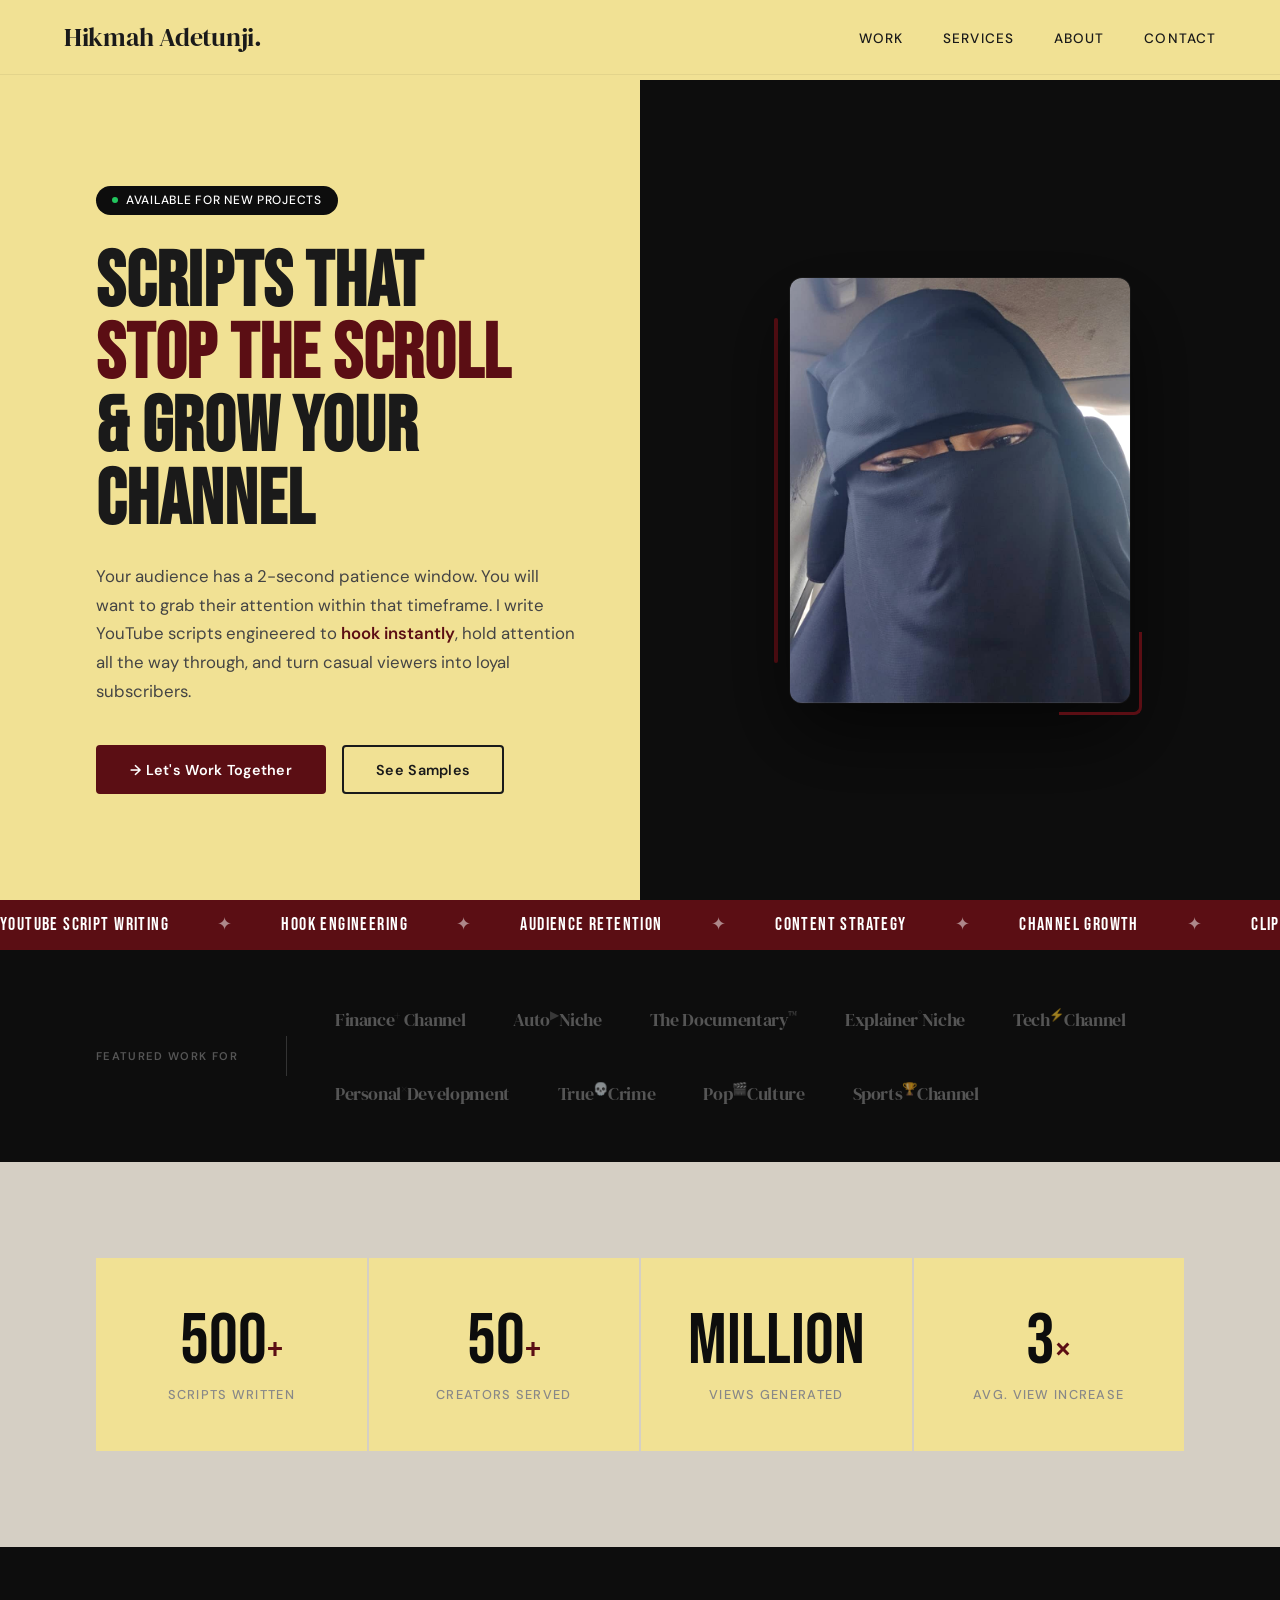
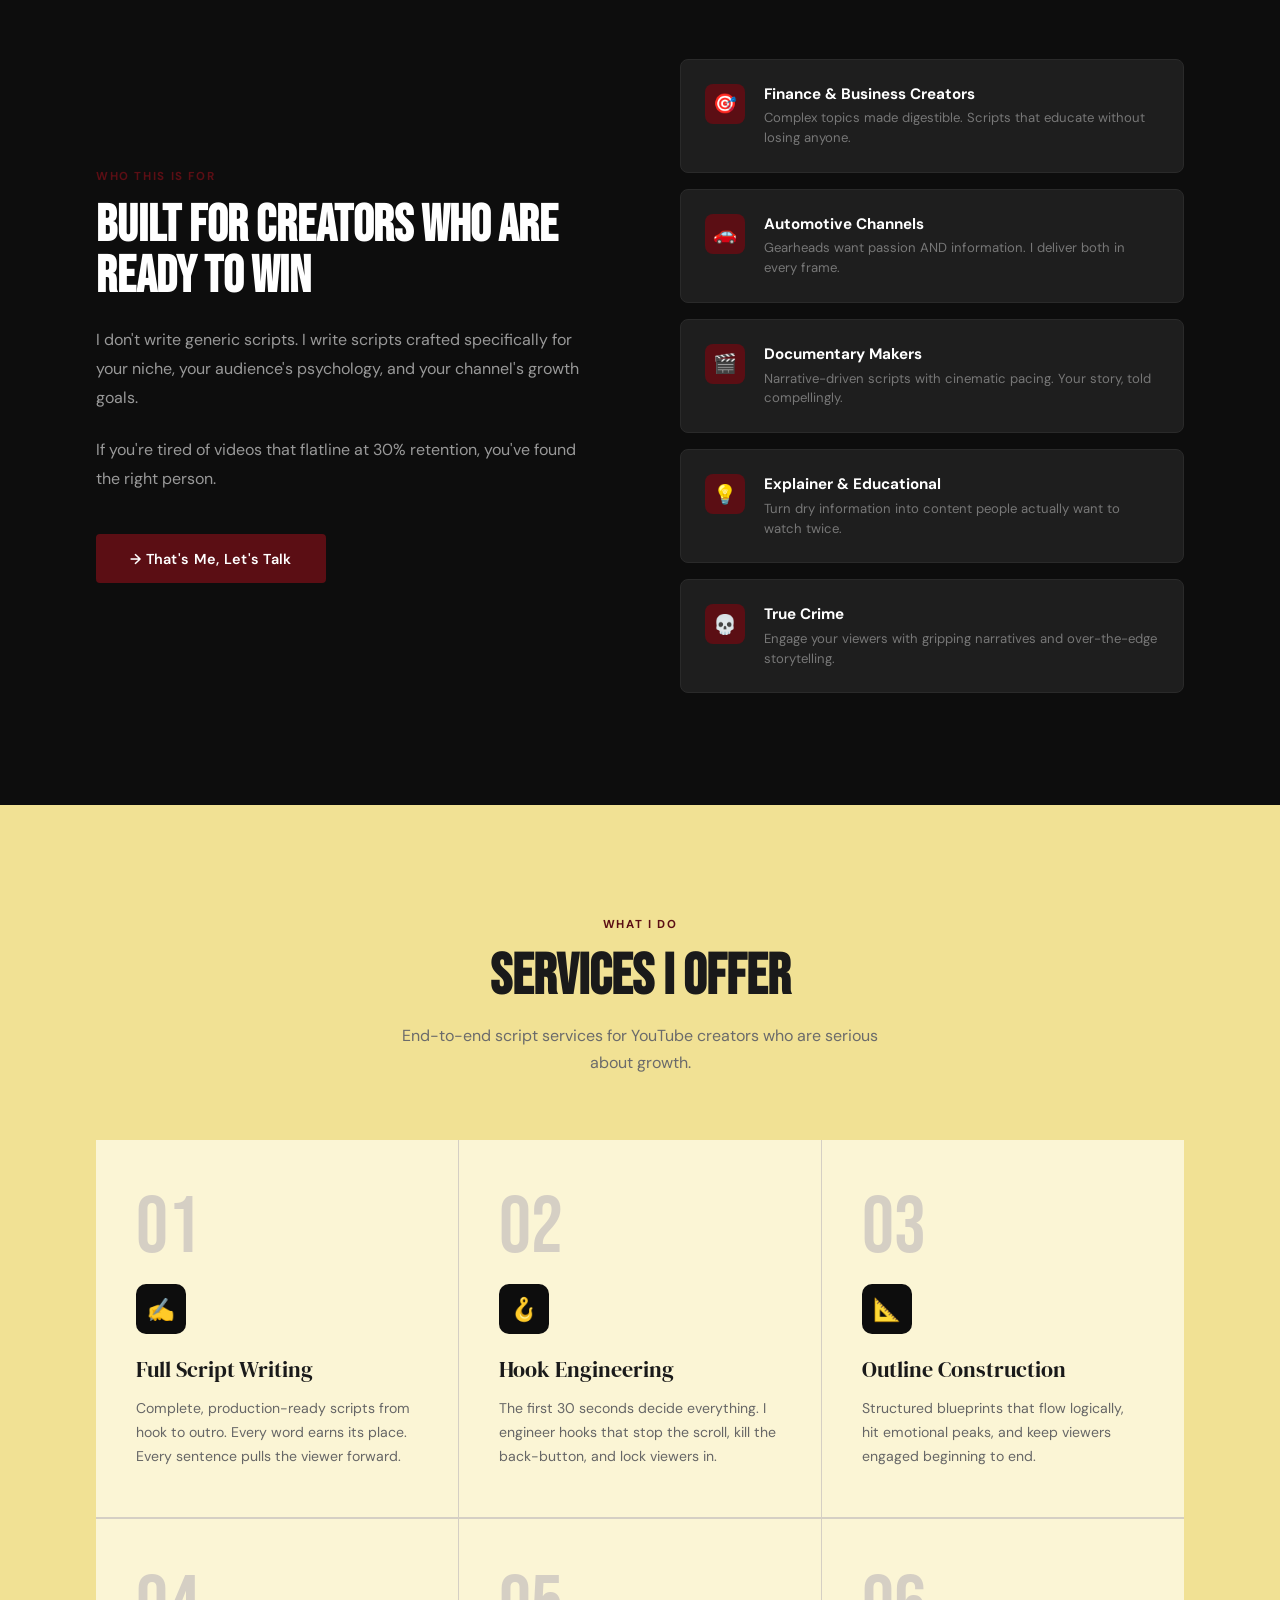
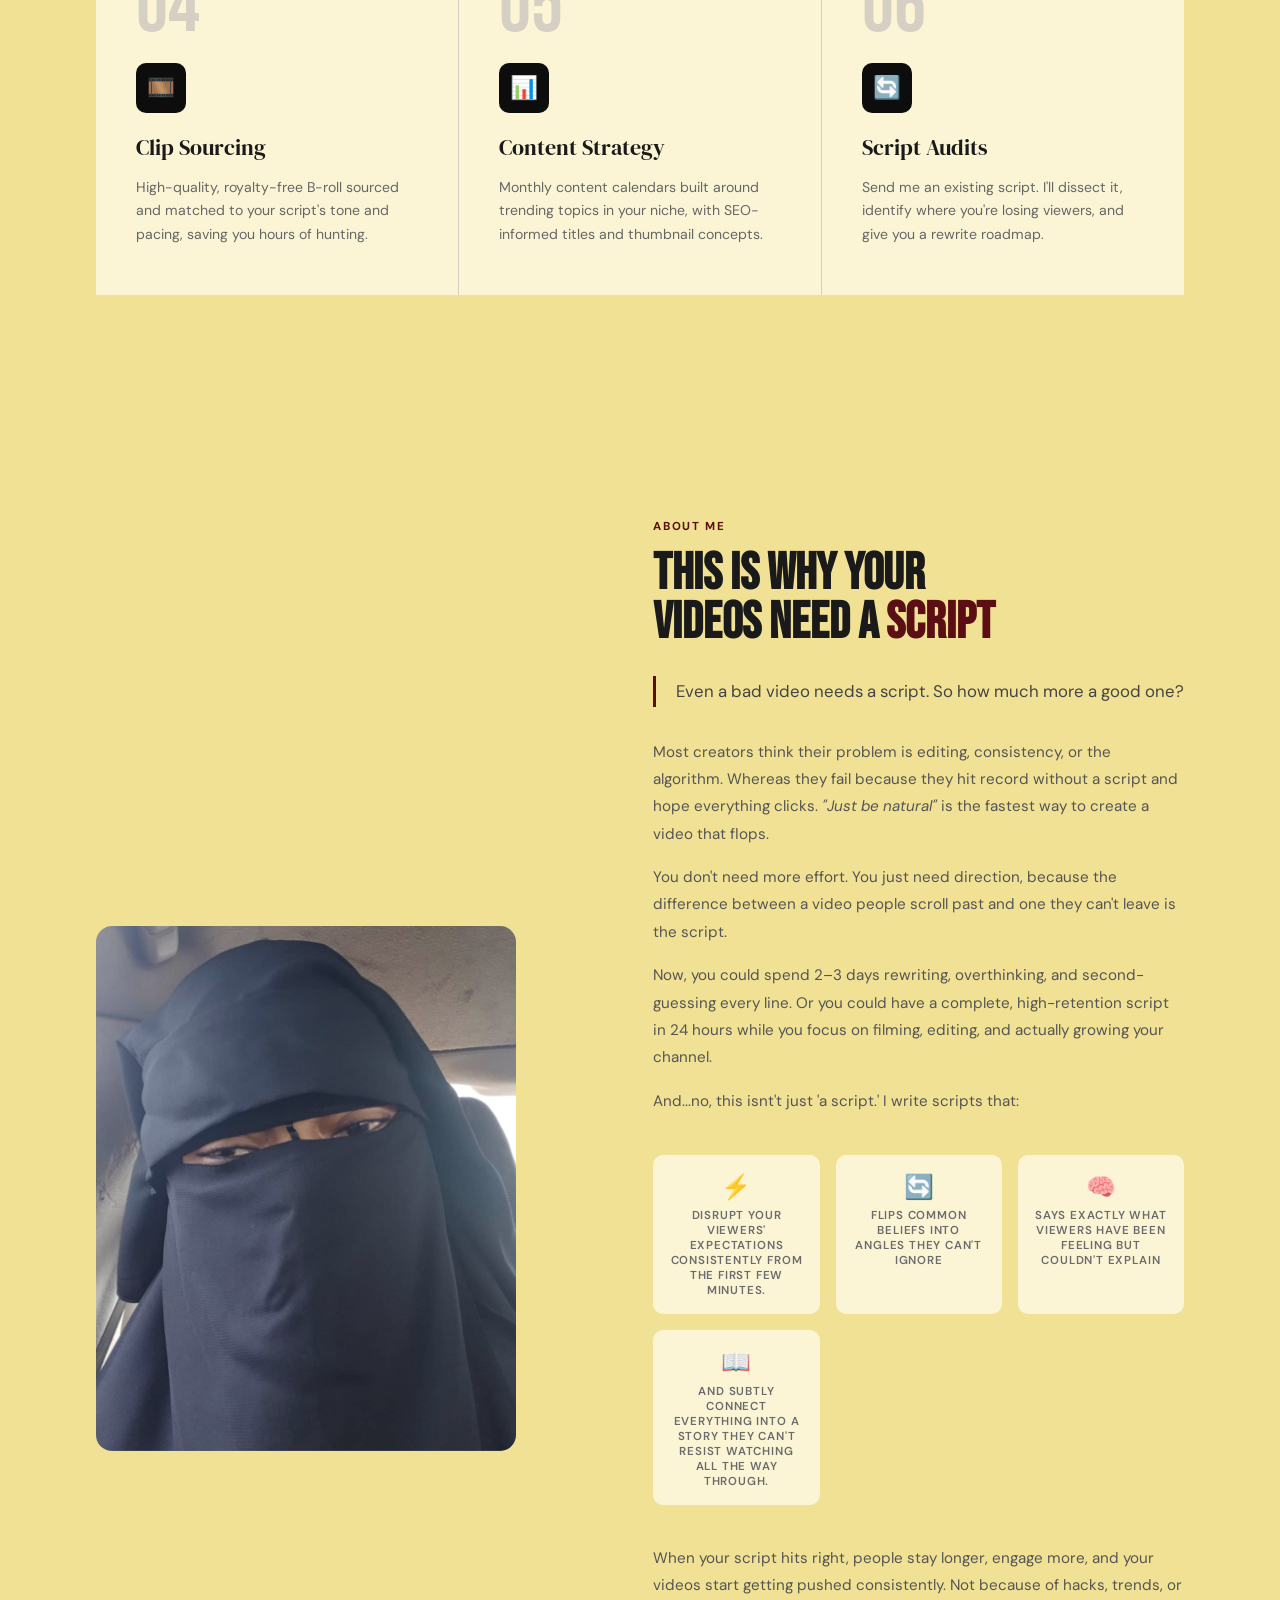
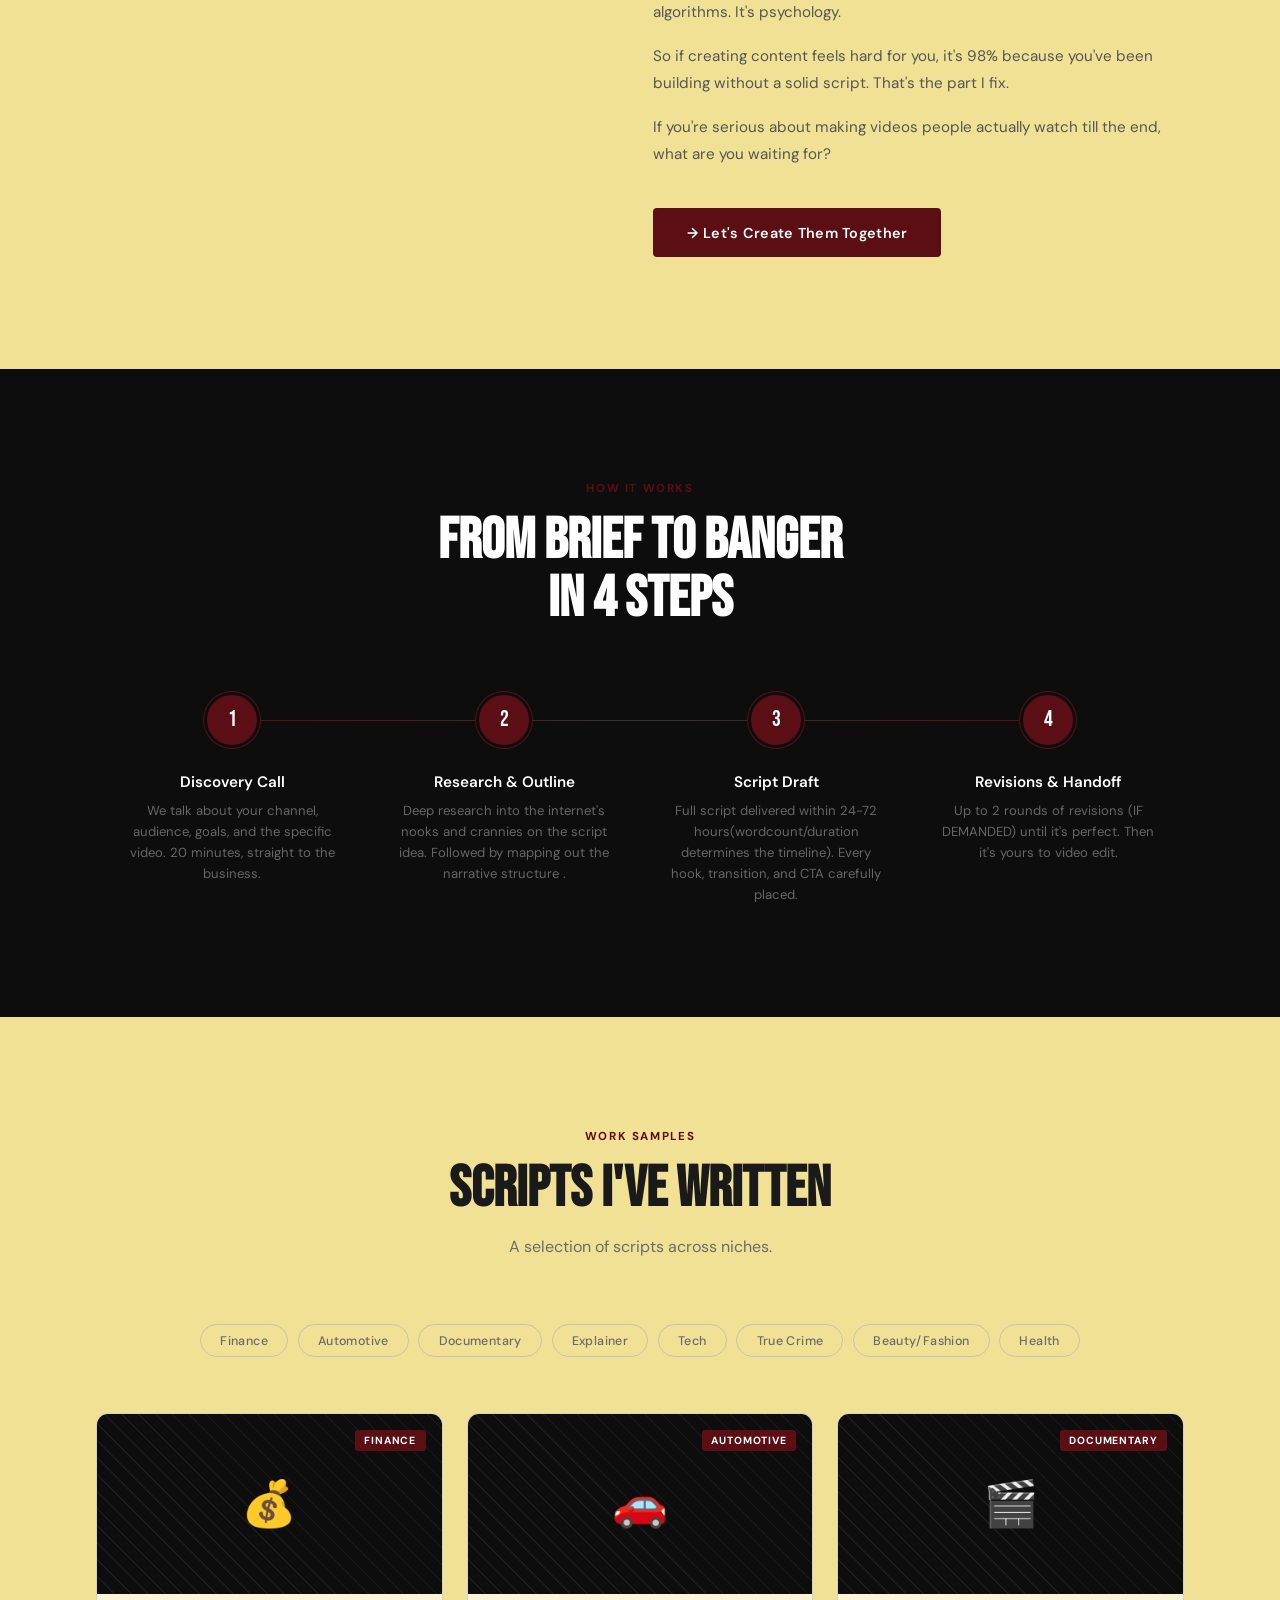
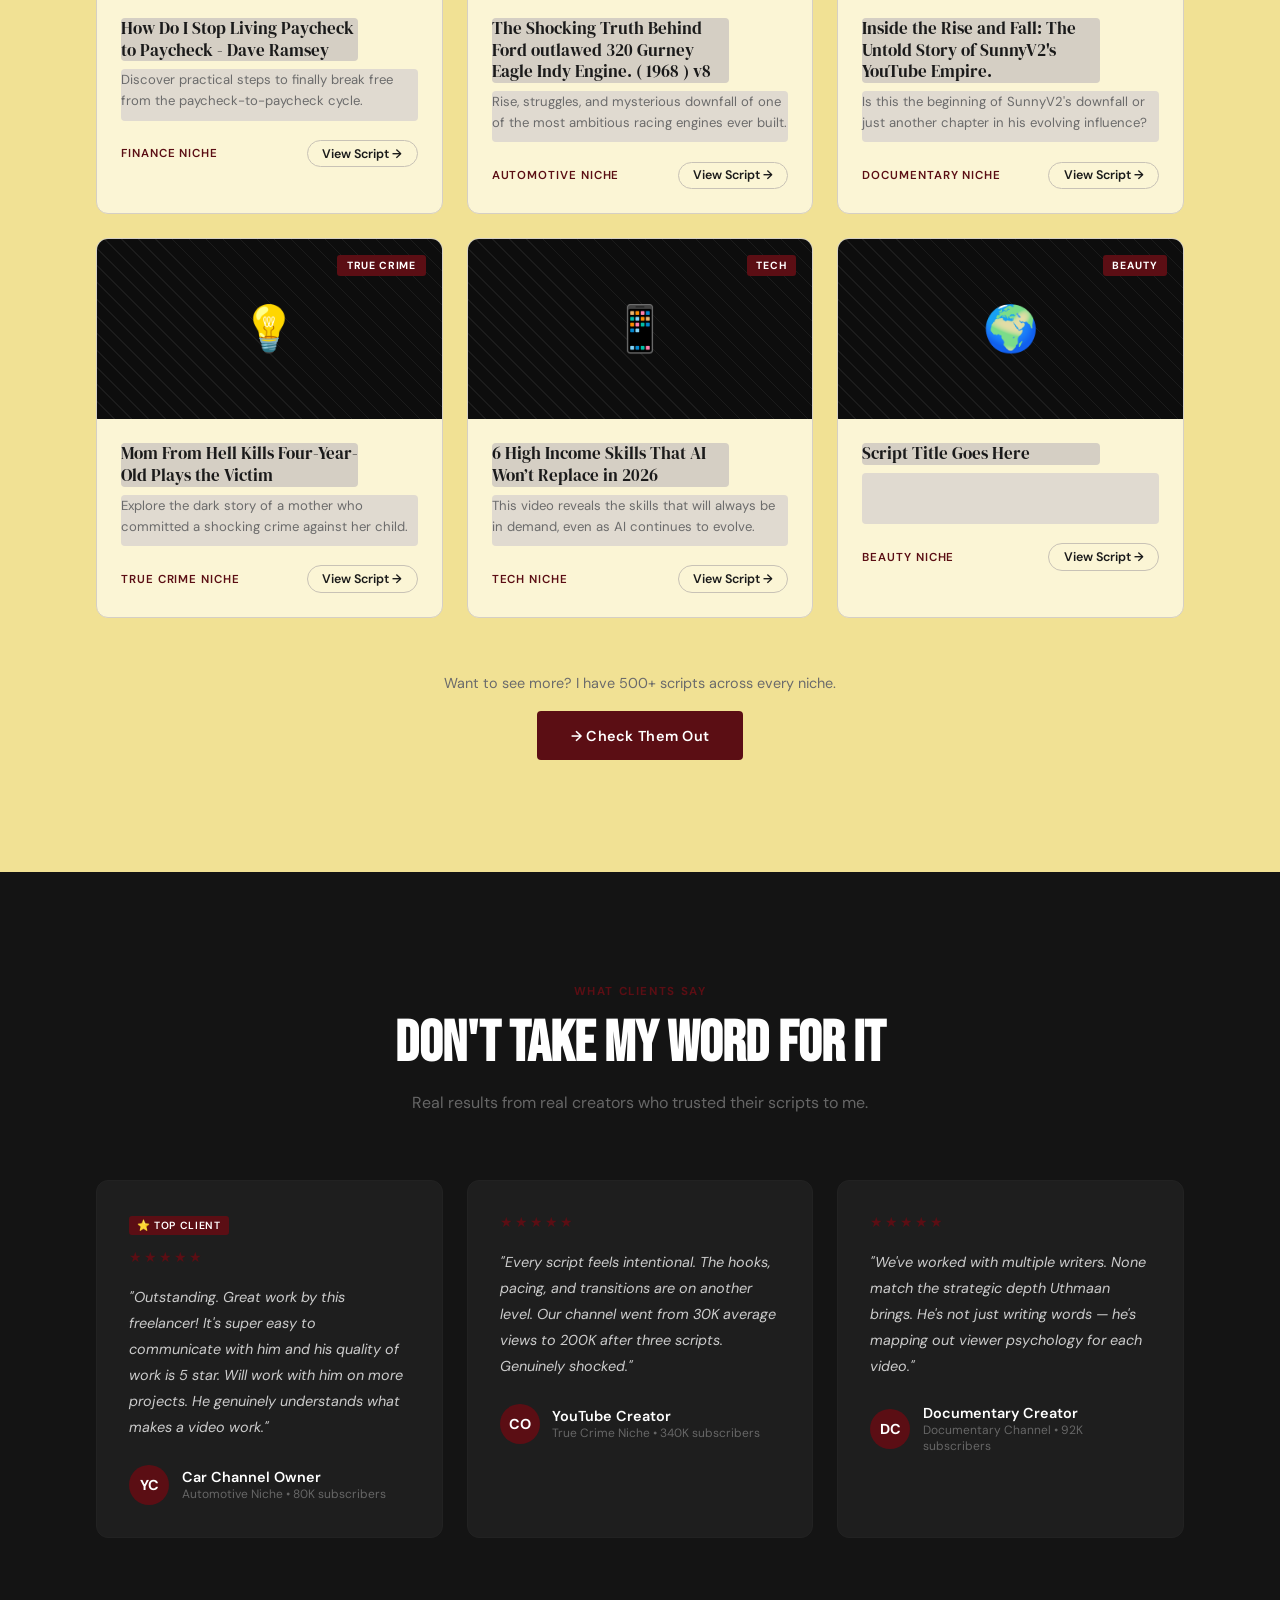
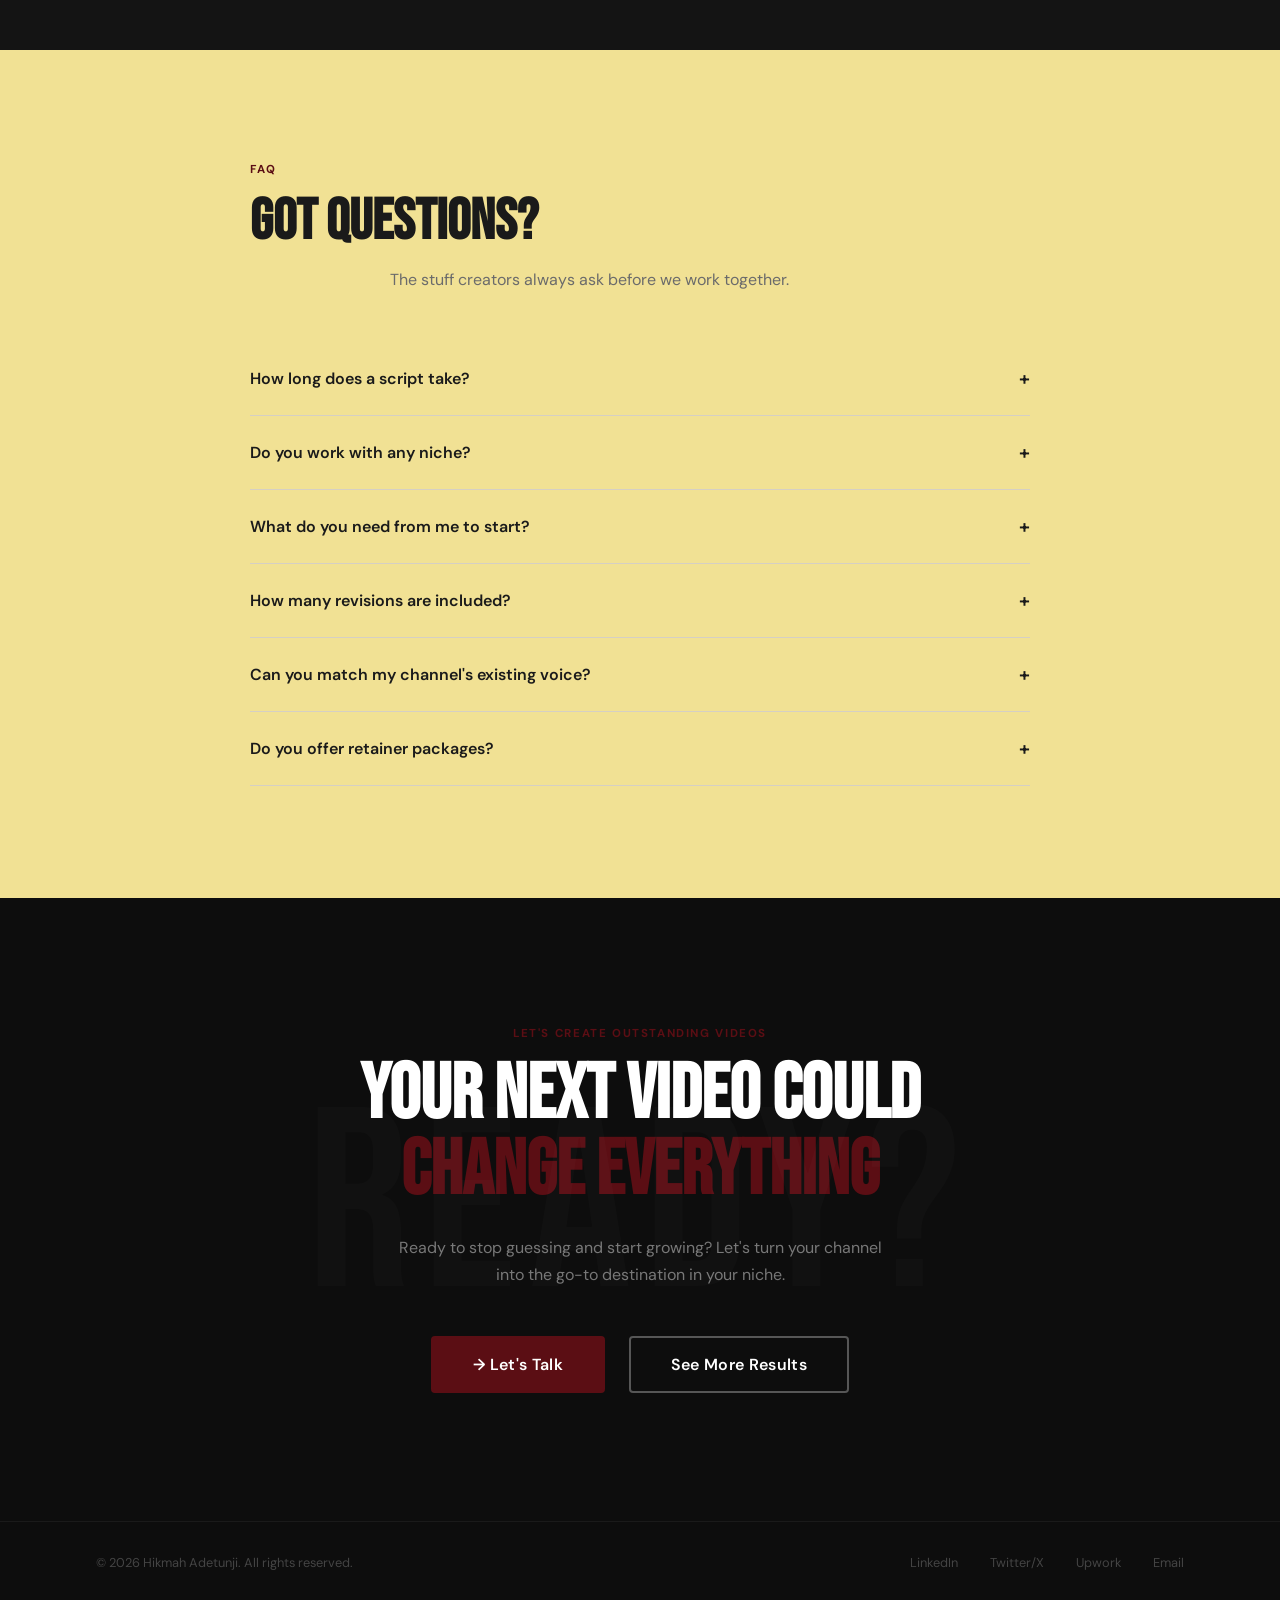
==== index.html @ 8deba7bc "Initial commit" ====
<!DOCTYPE html>
<html lang="en">
<head>
<meta charset="UTF-8">
<meta name="viewport" content="width=device-width, initial-scale=1.0">
<title>Hikmah Adetunji — Creative YouTube Scriptwriter | Outline Researcher</title>
<link rel="preconnect" href="https://fonts.googleapis.com">
<link href="https://fonts.googleapis.com/css2?family=Bebas+Neue&family=DM+Serif+Display:ital@0;1&family=DM+Sans:wght@300;400;500;600&display=swap" rel="stylesheet">
<link rel="stylesheet" href="style.css">

</head>
<body>

<!-- NAV -->
<nav>
  <div class="nav-logo">Hikmah Adetunji.</div>
  <div class="hamburger" id="hamburger">
  <span></span>
  <span></span>
  <span></span>
</div>
  <ul class="nav-links" id="navLinks">
    <li><a href="work.html">Work</a></li>
    <li><a href="#services">Services</a></li>
    <li><a href="#about">About</a></li>
    <li><a href="#contact">Contact</a></li>
  </ul>
</nav>

<!-- HERO -->
<section class="hero">
  <div class="hero-left">
    <div class="hero-badge">
      <span class="dot"></span>
      Available for new projects
    </div>
    <h1>
      Scripts That
      <em>Stop The Scroll</em>
      & Grow Your Channel
    </h1>
    <p class="hero-sub">
      Your audience has a 2-second patience window. You will want to grab their attention within that timeframe. I write YouTube scripts engineered to <strong>hook instantly</strong>, hold attention all the way through, and turn casual viewers into loyal subscribers.
    </p>
    <div class="hero-ctas">
      <a href="#contact" class="btn-primary">→ Let's Work Together</a>
      <a href="#results" class="btn-secondary">See Samples</a>
    </div>
  </div>

 <div class="hero-right">
    <div class="hero-photo-panel">
      <div class="photo-frame">
        <img src="hikmah0.jpeg" alt="creative youtube scriptwriter" class="uthmaan-photo"/>
        </div>  
      </div>
    </div>
  </div>
</section>

<!-- TICKER -->
<div class="ticker-wrap" aria-hidden="true">
  <div class="ticker">
    <span class="ticker-item">YouTube Script Writing</span>
    <span class="ticker-item ticker-dot">✦</span>
    <span class="ticker-item">Hook Engineering</span>
    <span class="ticker-item ticker-dot">✦</span>
    <span class="ticker-item">Audience Retention</span>
    <span class="ticker-item ticker-dot">✦</span>
    <span class="ticker-item">Content Strategy</span>
    <span class="ticker-item ticker-dot">✦</span>
    <span class="ticker-item">Channel Growth</span>
    <span class="ticker-item ticker-dot">✦</span>
    <span class="ticker-item">Clip Sourcing</span>
    <span class="ticker-item ticker-dot">✦</span>
    <span class="ticker-item">Outline Construction</span>
    <span class="ticker-item ticker-dot">✦</span>
    <span class="ticker-item">Deep Research</span>
    <span class="ticker-item ticker-dot">✦</span>
    <!-- duplicate for infinite loop -->
    <span class="ticker-item">YouTube Script Writing</span>
    <span class="ticker-item ticker-dot">✦</span>
    <span class="ticker-item">Hook Engineering</span>
    <span class="ticker-item ticker-dot">✦</span>
    <span class="ticker-item">Audience Retention</span>
    <span class="ticker-item ticker-dot">✦</span>
    <span class="ticker-item">Content Strategy</span>
    <span class="ticker-item ticker-dot">✦</span>
    <span class="ticker-item">Channel Growth</span>
    <span class="ticker-item ticker-dot">✦</span>
    <span class="ticker-item">Clip Sourcing</span>
    <span class="ticker-item ticker-dot">✦</span>
    <span class="ticker-item">Outline Construction</span>
    <span class="ticker-item ticker-dot">✦</span>
    <span class="ticker-item">Deep Research</span>
    <span class="ticker-item ticker-dot">✦</span>
  </div>
</div>

<!--FEATURED-->
<section class="featured" id="work">
  <span class="featured-label">Featured Work For</span>
  <div class="featured-line"></div>
  <div class="featured-logos">
    <div class="featured-logo">Finance<span>+</span> Channel</div>
    <div class="featured-logo">Auto<span>▶</span>Niche</div>
    <div class="featured-logo">The Documentary<span>™</span></div>
    <div class="featured-logo">Explainer<span>°</span>Niche</div>
    <div class="featured-logo">Tech<span>⚡</span>Channel</div>
    <div class="featured-logo">Personal<span>×</span>Development</div>
     <div class="featured-logo">True<span>💀</span>Crime</div>
      <div class="featured-logo">Pop<span>🎬</span>Culture</div>
       <div class="featured-logo">Sports<span>🏆</span>Channel</div>

  </div>
</section>

<!-- STATS -->
<section class="stats">
  <div class="stat-card" data-reveal>
    <div class="stat-num">500<span>+</span></div>
    <div class="stat-label">Scripts Written</div>
  </div>
  <div class="stat-card" data-reveal>
    <div class="stat-num">50<span>+</span></div>
    <div class="stat-label">Creators Served</div>
  </div>
  <div class="stat-card" data-reveal>
    <div class="stat-num">Million</div>
    <div class="stat-label">Views Generated</div>
  </div>
  <div class="stat-card" data-reveal>
    <div class="stat-num">3<span>×</span></div>
    <div class="stat-label">Avg. View Increase</div>
  </div>
</section>

<!-- AUDIENCE -->
<section class="audience">
  <div data-reveal>
    <div class="section-tag">Who This Is For</div>
    <h2>BUILT FOR CREATORS WHO ARE READY TO WIN</h2>
    <p>I don't write generic scripts. I write scripts crafted specifically for your niche, your audience's psychology, and your channel's growth goals.</p>
    <p>If you're tired of videos that flatline at 30% retention, you've found the right person.</p>
    <a href="#contact" class="btn-primary" style="margin-top:1rem; display:inline-flex;">→ That's Me, Let's Talk</a>
  </div>
  <div class="audience-cards" data-reveal>
    <div class="audience-card">
      <div class="audience-icon">🎯</div>
      <div>
        <h4>Finance & Business Creators</h4>
        <p>Complex topics made digestible. Scripts that educate without losing anyone.</p>
      </div>
    </div>
    <div class="audience-card">
      <div class="audience-icon">🚗</div>
      <div>
        <h4>Automotive Channels</h4>
        <p>Gearheads want passion AND information. I deliver both in every frame.</p>
      </div>
    </div>
    <div class="audience-card">
      <div class="audience-icon">🎬</div>
      <div>
        <h4>Documentary Makers</h4>
        <p>Narrative-driven scripts with cinematic pacing. Your story, told compellingly.</p>
      </div>
    </div>
    <div class="audience-card">
      <div class="audience-icon">💡</div>
      <div>
        <h4>Explainer & Educational</h4>
        <p>Turn dry information into content people actually want to watch twice.</p>
      </div>
    </div>
    <div class="audience-card">
      <div class="audience-icon">💀</div>
      <div>
        <h4>True Crime</h4>
        <p>Engage your viewers with gripping narratives and over-the-edge storytelling.</p>
      </div>
    </div>
  </div>
</section>

<!-- SERVICES -->
<section class="services" id="services">
  <div class="section-header" data-reveal>
    <div class="section-tag">What I Do</div>
    <h2>Services I Offer</h2>
    <p>End-to-end script services for YouTube creators who are serious about growth.</p>
  </div>
  <div class="services-grid">
    <div class="service-card" data-reveal>
      <div class="service-num">01</div>
      <div class="service-icon-bg">✍️</div>
      <div class="service-title">Full Script Writing</div>
      <p class="service-desc">Complete, production-ready scripts from hook to outro. Every word earns its place. Every sentence pulls the viewer forward.</p>
    </div>
    <div class="service-card" data-reveal>
      <div class="service-num">02</div>
      <div class="service-icon-bg">🪝</div>
      <div class="service-title">Hook Engineering</div>
      <p class="service-desc">The first 30 seconds decide everything. I engineer hooks that stop the scroll, kill the back-button, and lock viewers in.</p>
    </div>
    <div class="service-card" data-reveal>
      <div class="service-num">03</div>
      <div class="service-icon-bg">📐</div>
      <div class="service-title">Outline Construction</div>
      <p class="service-desc">Structured blueprints that flow logically, hit emotional peaks, and keep viewers engaged beginning to end.</p>
    </div>
    <div class="service-card" data-reveal>
      <div class="service-num">04</div>
      <div class="service-icon-bg">🎞️</div>
      <div class="service-title">Clip Sourcing</div>
      <p class="service-desc">High-quality, royalty-free B-roll sourced and matched to your script's tone and pacing, saving you hours of hunting.</p>
    </div>
    <div class="service-card" data-reveal>
      <div class="service-num">05</div>
      <div class="service-icon-bg">📊</div>
      <div class="service-title">Content Strategy</div>
      <p class="service-desc">Monthly content calendars built around trending topics in your niche, with SEO-informed titles and thumbnail concepts.</p>
    </div>
    <div class="service-card" data-reveal>
      <div class="service-num">06</div>
      <div class="service-icon-bg">🔄</div>
      <div class="service-title">Script Audits</div>
      <p class="service-desc">Send me an existing script. I'll dissect it, identify where you're losing viewers, and give you a rewrite roadmap.</p>
    </div>
  </div>
</section>


<!-- ABOUT -->
<section class="about" id="about">
  <div class="about-inner">
 
    <!-- Photo column -->
    <div class="about-photo-col" data-reveal>
      <div class="about-photo-frame">
        <img src="hikmah0.jpeg" alt="creative youtube scriptwriter" class="about-photo"/>
        
      </div>
    </div>
 
    <!-- Content column -->
    <div class="about-content" data-reveal>
      <div class="section-tag">About Me</div>
      <h2>THIS IS WHY YOUR<br>VIDEOS NEED A <em>SCRIPT</em></h2>
 
      <p class="about-intro">
        Even a bad video needs a script. So how much more a good one?
      </p>
 
      <div class="about-body">
        <p>Most creators think their problem is editing, consistency, or the algorithm. Whereas they fail because they hit record without a script and hope everything clicks. <em>"Just be natural"</em> is the fastest way to create a video that flops.</p>
        <p>You don't need more effort. You just need direction, because the difference between a video people scroll past and one they can't leave is the script.</p>
        <p>Now, you could spend 2–3 days rewriting, overthinking, and second-guessing every line. Or you could have a complete, high-retention script in 24 hours while you focus on filming, editing, and actually growing your channel.</p>
<p>And...no, this isnt't just 'a script.' I write scripts that:</p>
    
      </div>
       <!-- What I write -->
      <div class="about-facts">
        <div class="about-fact">
          <div class="fact-icon">⚡</div>
          <div class="fact-label">Disrupt your viewers' expectations consistently from the first few minutes. </div>
        </div>
        <div class="about-fact">
          <div class="fact-icon">🔄</div>
          <div class="fact-label">Flips common beliefs into angles they can't ignore</div>
        </div>
        <div class="about-fact">
          <div class="fact-icon">🧠</div>
          <div class="fact-label">Says exactly what viewers have been feeling but couldn't explain</div>
        </div>
        <div class="about-fact">
          <div class="fact-icon">📖</div>
          <div class="fact-label"> And subtly connect everything into a story they can't resist watching all the way through.</div>
        </div>
      </div>
 
      <div class="about-body">
        <p>When your script hits right, people stay longer, engage more, and your videos start getting pushed consistently. Not because of hacks, trends, or algorithms. It's psychology.</p>
        <p>
      So if creating content feels hard for you, it's 98% because you've been building without a solid script. That's the part I fix. </p>
        <p>If you're serious about making videos people actually watch till the end, what are you waiting for?</p>
      </div>
      <a href="#contact" class="btn-primary" style="display:inline-flex;">→ Let's Create Them Together</a>
    </div>
 
  </div>
</section>
<!-- PROCESS -->
<section class="process">
  <div class="section-tag" data-reveal>How It Works</div>
  <h2 data-reveal>FROM BRIEF TO BANGER<br>IN 4 STEPS</h2>
  <div class="process-steps">
    <div class="process-step" data-reveal>
      <div class="step-circle">1</div>
      <div class="step-title">Discovery Call</div>
      <p class="step-desc">We talk about your channel, audience, goals, and the specific video. 20 minutes, straight to the business.</p>
    </div>
    <div class="process-step" data-reveal>
      <div class="step-circle">2</div>
      <div class="step-title">Research & Outline</div>
      <p class="step-desc">Deep research into the internet's nooks and crannies on the script idea. Followed by mapping out the narrative structure .</p>
    
    </div>
    <div class="process-step" data-reveal>
      <div class="step-circle">3</div>
      <div class="step-title">Script Draft</div>
      <p class="step-desc">Full script delivered within 24-72 hours(wordcount/duration determines the timeline). Every hook, transition, and CTA carefully placed.</p>
    </div>
    <div class="process-step" data-reveal>
      <div class="step-circle">4</div>
      <div class="step-title">Revisions & Handoff</div>
      <p class="step-desc">Up to 2 rounds of revisions (IF DEMANDED) until it's perfect. Then it's yours to video edit.</p>
    </div>
  </div>
</section>
<!-- PORTFOLIO -->
<section class="portfolio" id="results">
  <div class="section-header" data-reveal>
    <div class="section-tag">Work Samples</div>
    <h2>Scripts I've Written</h2>
    <p>A selection of scripts across niches.</p>
  </div>
 
  <div class="portfolio-filter" data-reveal>
    
    <button class="filter-btn">Finance</button>
    <button class="filter-btn">Automotive</button>
    <button class="filter-btn">Documentary</button>
    <button class="filter-btn">Explainer</button>
    <button class="filter-btn">Tech</button>
    <button class="filter-btn">True Crime</button>
    <button class="filter-btn">Beauty/Fashion</button>
    <button class="filter-btn">Health</button>
  </div>
 
  <div class="portfolio-grid">
 
    <!-- Card 1 -->
    <div class="portfolio-card" data-reveal>
      <div class="portfolio-thumb">
        <div class="portfolio-thumb-pattern"></div>
        <div class="portfolio-thumb-icon">💰</div>
        <span class="portfolio-thumb-niche">Finance</span>
       
      </div>
      <div class="portfolio-body">
        <div class="portfolio-title placeholder-text">How Do I Stop Living Paycheck to Paycheck - Dave Ramsey
</div>
        <div class="portfolio-desc placeholder-text"> 
Discover practical steps to finally break free from the paycheck-to-paycheck cycle.
 </div>
        <div class="portfolio-meta">
          <span class="portfolio-type">Finance Niche</span>
          <a href="https://docs.google.com/document/d/1CJkEveTGNYOFdMxnvN0sJsvFVK8jRaNof2CVHRywsJo/edit?usp=sharing" class="portfolio-link">View Script →</a>
        </div>
      </div>
    </div>
 
    <!-- Card 2 -->
    <div class="portfolio-card" data-reveal>
      <div class="portfolio-thumb">
        <div class="portfolio-thumb-pattern"></div>
        <div class="portfolio-thumb-icon">🚗</div>
        <span class="portfolio-thumb-niche">Automotive</span>
        
      </div>
      <div class="portfolio-body">
        <div class="portfolio-title placeholder-text"> The Shocking Truth Behind Ford outlawed 320 Gurney Eagle Indy Engine. ( 1968 ) v8</div>
        <div class="portfolio-desc placeholder-text"> Rise, struggles, and mysterious downfall of one of the most ambitious racing engines ever built.</div>
        <div class="portfolio-meta">
          <span class="portfolio-type">Automotive Niche</span>
          <a href="https://docs.google.com/document/d/1DvfsgXOxXE1ffObDoWVWZgWQ7p0RK_47ATk5qqwY9x8/edit?usp=sharing" class="portfolio-link">View Script →</a>
        </div>
      </div>
    </div>
 
    <!-- Card 3 -->
    <div class="portfolio-card" data-reveal>
      <div class="portfolio-thumb">
        <div class="portfolio-thumb-pattern"></div>
        <div class="portfolio-thumb-icon">🎬</div>
        <span class="portfolio-thumb-niche">Documentary</span>
       
      </div>
      <div class="portfolio-body">
        <div class="portfolio-title placeholder-text">Inside the Rise and Fall: The Untold Story of SunnyV2's YouTube Empire.
</div>
        <div class="portfolio-desc placeholder-text">Is this the beginning of SunnyV2's downfall or just another chapter in his evolving influence?</div>
        <div class="portfolio-meta">
          <span class="portfolio-type">Documentary Niche</span>
          <a href="https://docs.google.com/document/d/138-hrSS6d1vgTp4FN_dLcf-vDJiHi3d__y7BgWoSu7o/edit?usp=sharing" class="portfolio-link">View Script →</a>
        </div>
      </div>
    </div>
 
    <!-- Card 4 -->
    <div class="portfolio-card" data-reveal>
      <div class="portfolio-thumb">
        <div class="portfolio-thumb-pattern"></div>
        <div class="portfolio-thumb-icon">💡</div>
        <span class="portfolio-thumb-niche">True Crime</span>
      
      </div>
      <div class="portfolio-body">
        <div class="portfolio-title placeholder-text">Mom From Hell Kills Four-Year-Old Plays the Victim</div>
        <div class="portfolio-desc placeholder-text">Explore the dark story of a mother who committed a shocking crime against her child.</div>
        <div class="portfolio-meta">
          <span class="portfolio-type">True Crime Niche</span>
          <a href="https://docs.google.com/document/d/1ofZvKmDz93_wZ5rzNCjBPUzeg8F0ntqAOYmh0S1TP2s/edit?tab=t.0" class="portfolio-link">View Script →</a>
        </div>
      </div>
    </div>
 
    <!-- Card 5 -->
    <div class="portfolio-card" data-reveal>
      <div class="portfolio-thumb">
        <div class="portfolio-thumb-pattern"></div>
        <div class="portfolio-thumb-icon">📱</div>
        <span class="portfolio-thumb-niche">Tech</span>
       
      </div>
      <div class="portfolio-body">
        <div class="portfolio-title placeholder-text">6 High Income Skills That AI Won’t Replace in 2026
</div>
        <div class="portfolio-desc placeholder-text">This video reveals the skills that will always be in demand, even as AI continues to evolve.</div>
        <div class="portfolio-meta">
          <span class="portfolio-type">Tech Niche</span>
          <a href="https://docs.google.com/document/d/1BJuWj_QVXi-HYX3Zup3MJQPbraGcKDXGvvBX58c-dIU/edit?tab=t.0" class="portfolio-link">View Script →</a>
        </div>
      </div>
    </div>
 
    <!-- Card 6 -->
    <div class="portfolio-card" data-reveal>
      <div class="portfolio-thumb">
        <div class="portfolio-thumb-pattern"></div>
        <div class="portfolio-thumb-icon">🌍</div>
        <span class="portfolio-thumb-niche">Beauty</span>
       
      </div>
      <div class="portfolio-body">
        <div class="portfolio-title placeholder-text">Script Title Goes Here</div>
        <div class="portfolio-desc placeholder-text"></div>
        <div class="portfolio-meta">
          <span class="portfolio-type">Beauty Niche</span>
          <a href="#" class="portfolio-link">View Script →</a>
        </div>
      </div>
    </div>
 
  </div>
 
  <div class="portfolio-cta" data-reveal>
    <p>Want to see more? I have 500+ scripts across every niche.</p>
    <a href="work.html" class="btn-primary">→ Check Them Out</a>
  </div>
</section>
 


<!-- TESTIMONIALS -->
<section class="testimonials" id="work">
  <div class="section-header" data-reveal>
    <div class="section-tag">What Clients Say</div>
    <h2>DON'T TAKE MY WORD FOR IT</h2>
    <p>Real results from real creators who trusted their scripts to me.</p>
  </div>
  <div class="testimonials-grid">
    <div class="testimonial-card" data-reveal>
      <div class="featured-tag">⭐ Top Client</div>
      <div class="stars">★★★★★</div>
      <p class="testimonial-text">"Outstanding. Great work by this freelancer! It's super easy to communicate with him and his quality of work is 5 star. Will work with him on more projects. He genuinely understands what makes a video work."</p>
      <div class="testimonial-author">
        <div class="author-avatar">YC</div>
        <div>
          <div class="author-name">Car Channel Owner</div>
          <div class="author-role">Automotive Niche • 80K subscribers</div>
        </div>
      </div>
    </div>
    <div class="testimonial-card" data-reveal>
      <div class="stars">★★★★★</div>
      <p class="testimonial-text">"Every script feels intentional. The hooks, pacing, and transitions are on another level. Our channel went from 30K average views to 200K after three scripts. Genuinely shocked."</p>
      <div class="testimonial-author">
        <div class="author-avatar">CO</div>
        <div>
          <div class="author-name">YouTube Creator</div>
          <div class="author-role">True Crime Niche • 340K subscribers</div>
        </div>
      </div>
    </div>
    <div class="testimonial-card" data-reveal>
      <div class="stars">★★★★★</div>
      <p class="testimonial-text">"We've worked with multiple writers. None match the strategic depth Uthmaan brings. He's not just writing words — he's mapping out viewer psychology for each video."</p>
      <div class="testimonial-author">
        <div class="author-avatar">DC</div>
        <div>
          <div class="author-name">Documentary Creator</div>
          <div class="author-role">Documentary Channel • 92K subscribers</div>
        </div>
      </div>
    </div>
  </div>
</section>

<!-- FAQ -->
<section class="faq">
  <div class="faq-inner">
    <div class="section-header" data-reveal>
      <div class="section-tag">FAQ</div>
      <h2>Got Questions?</h2>
      <p>The stuff creators always ask before we work together.</p>
    </div>
    <div data-reveal>
      <div class="faq-item">
        <div class="faq-question">How long does a script take? <span class="faq-icon">+</span></div>
        <div class="faq-answer">Standard turnaround is 24-72 hours from brief approval. For rush projects, an additional fee applies. I never sacrifice quality for speed, if it needs more time, I'll tell you upfront.</div>
      </div>
      <div class="faq-item">
        <div class="faq-question">Do you work with any niche? <span class="faq-icon">+</span></div>
        <div class="faq-answer">I specialize in finance, automotive, tech, education, beauty, true crime, health, and documentary content. Other niches? Reach out. If I'm not the best fit, I'll tell you honestly rather than waste your time and budget.</div>
      </div>
      <div class="faq-item">
        <div class="faq-question">What do you need from me to start? <span class="faq-icon">+</span></div>
        <div class="faq-answer">A topic, your target audience, video length, and any previous videos I can reference for tone. The more context, the better the script.</div>
      </div>
      <div class="faq-item">
        <div class="faq-question">How many revisions are included? <span class="faq-icon">+</span></div>
        <div class="faq-answer">All packages include 2 rounds of revisions. My clients rarely need both; the brief process is thorough enough that first drafts typically land well. Additional revisions are available at a flat rate.</div>
      </div>
      <div class="faq-item">
        <div class="faq-question">Can you match my channel's existing voice? <span class="faq-icon">+</span></div>
        <div class="faq-answer">Absolutely, and I'm good at it. Send me 3–5 of your best-performing videos. I'll analyze your delivery style, vocabulary, pacing preferences, and tone before writing a single word.</div>
      </div>
      <div class="faq-item">
        <div class="faq-question">Do you offer retainer packages? <span class="faq-icon">+</span></div>
        <div class="faq-answer">Yes. Monthly retainers (4, 8, or 12 scripts/month) come with priority delivery, discounted rates, and a dedicated content strategy session each month. DM me for details.</div>
      </div>
    </div>
  </div>
</section>


<!-- CTA -->
<section class="cta-section" id="contact">
  <div class="section-tag">Let's Create Outstanding Videos</div>
  <h2>YOUR NEXT VIDEO COULD<br><em>CHANGE EVERYTHING</em></h2>
  <p>Ready to stop guessing and start growing? Let's turn your channel into the go-to destination in your niche.</p>
  <div class="cta-btns">
    <a href="mailto:hikmahadetunji20@gmail.com" class="btn-primary" style="font-size:1rem; padding:1rem 2.5rem;">→ Let's Talk</a>
    <a href="work.html" class="btn-secondary" style="color:var(--white); border-color:rgba(255,255,255,0.3); font-size:1rem; padding:1rem 2.5rem;">See More Results</a>
  </div>
</section>

<!-- FOOTER -->
<footer>
  <p>© 2026 Hikmah Adetunji. All rights reserved.</p>
  <div class="footer-links">
    <a href="#">LinkedIn</a>
    <a href="#">Twitter/X</a>
    <a href="#">Upwork</a>
    <a href="mailto:hikmahadetunji20@gmail.com">Email</a>
  </div>
</footer>

<script>

  //Hamburger menu toggle
  const hamburger = document.getElementById('hamburger');
  const navLinks = document.getElementById('navLinks');
  hamburger.addEventListener('click', () => {
    navLinks.classList.toggle("active");
    hamburger.classList.toggle('active');
  });
  navLinks.querySelectorAll('a').forEach(link => {
  link.addEventListener('click', () => {
    navLinks.classList.remove('active');
    hamburger.classList.remove('active');
  });
});
  // FAQ accordion
  document.querySelectorAll('.faq-question').forEach(q => {
    q.addEventListener('click', () => {
      const item = q.parentElement;
      const isOpen = item.classList.contains('open');
      document.querySelectorAll('.faq-item').forEach(i => i.classList.remove('open'));
      if (!isOpen) item.classList.add('open');
    });
  });

  // Scroll reveal
  const observer = new IntersectionObserver((entries) => {
    entries.forEach((entry, i) => {
      if (entry.isIntersecting) {
        setTimeout(() => entry.target.classList.add('revealed'), i * 80);
        observer.unobserve(entry.target);
      }
    });
  }, { threshold: 0.1 });
  document.querySelectorAll('[data-reveal]').forEach(el => observer.observe(el));

  // Animate stat numbers
  function animateCount(el, target, suffix = '') {
    let start = 0;
    const duration = 1500;
    const step = timestamp => {
      if (!start) start = timestamp;
      const progress = Math.min((timestamp - start) / duration, 1);
      const eased = 1 - Math.pow(1 - progress, 3);
      const val = Math.floor(eased * target);
      el.textContent = val >= 1000 ? (val/1000).toFixed(0) + 'K' : val + suffix;
      if (progress < 1) requestAnimationFrame(step);
    };
    requestAnimationFrame(step);
  }
  // Portfolio filter buttons
  document.querySelectorAll('.filter-btn').forEach(btn => {
    btn.addEventListener('click', () => {
      document.querySelectorAll('.filter-btn').forEach(b => b.classList.remove('active'));
      btn.classList.add('active');
    });
  });
</script>
</body>
</html>
---- style.css ----
:root {
    --orange: #5b0e14;
    --orange-light: #7a1c23;
    --dark: #0D0D0D;
    --dark2: #141414;
    --dark3: #1E1E1E;
    --cream: #f1e194;
    --cream2: #fbf5d5;
    --text: #1A1A1A;
    --muted: #6B6B6B;
    --white: #FFFFFF;
  }

  * { margin: 0; padding: 0; box-sizing: border-box; }

  html { scroll-behavior: smooth; }

  body {
    font-family: 'DM Sans', sans-serif;
    background: var(--cream);
    color: var(--text);
    overflow-x: hidden;
  }

  /* NAV */
  nav {
    position: fixed; 
    top: 0; 
    left: 0; 
    right: 0; 
    z-index: 100;
    display: flex; 
    justify-content: space-between; 
    align-items: center;
    padding: 1.2rem 4rem;
    background: rgba(241, 225, 148, 0.92);
    backdrop-filter: blur(12px);
    border-bottom: 1px solid rgba(0,0,0,0.06);
  }
  .nav-logo {
    font-family: 'DM Serif Display', serif;
    font-size: 1.6rem;
    letter-spacing: -0.01em;
  }
  .nav-links { 
    display: flex; 
    gap: 2.5rem; 
    list-style: none; }
  .nav-links a {
    font-size: 0.85rem; font-weight: 500;
    text-decoration: none; color: var(--text);
    text-transform: uppercase; letter-spacing: 0.08em;
    transition: color 0.2s;
  }
  .nav-links a:hover { color: var(--orange); }

  
  /*Hamburger menu*/


    .hamburger {
        display: none; 
        flex-direction: column; 
        gap: 5px;
        cursor: pointer;
        z-index:200;
        
    }
    .hamburger span {
        width: 25px; 
        height: 3px; 
        background: var(--text); 
        border-radius: 2px;
        transition: all 0.3s;
    }
    
    .hamburger.active span:nth-child(1) {
  transform: translateY(8px) rotate(45deg);
}
.hamburger.active span:nth-child(2) {
  opacity: 0;
}
.hamburger.active span:nth-child(3) {
  transform: translateY(-8px) rotate(-45deg);
}

  /*HERO*/
  .hero {
    min-height: 100vh;
    display: grid; grid-template-columns: 1fr 1fr;
    padding-top: 80px;
    overflow: hidden;
    position: relative;
  }
  .hero-left {
    display: flex; flex-direction: column; justify-content: center;
    padding: 5rem 4rem 5rem 6rem;
    position: relative; z-index: 2;
  }
  .hero-badge {
    display: inline-flex; align-items: center; gap: 0.5rem;
    background: var(--dark); color: var(--white);
    padding: 0.4rem 1rem; border-radius: 100px;
    font-size: 0.75rem; font-weight: 500;
    letter-spacing: 0.06em; text-transform: uppercase;
    margin-bottom: 2rem;
    width: fit-content;
  }
  .hero-badge .dot {
    width: 6px; height: 6px; border-radius: 50%;
    background: #22c55e;
    animation: pulse 2s infinite;
  }
  @keyframes pulse {
    0%, 100% { opacity: 1; transform: scale(1); }
    50% { opacity: 0.5; transform: scale(0.8); }
  }
  .hero h1 {
    font-family: 'Bebas Neue', sans-serif;
    font-size: clamp(3.5rem, 6vw, 6rem);
    line-height: 0.95;
    letter-spacing: 0.01em;
    margin-bottom: 1.5rem;
  }
  .hero h1 em {
    font-style: normal; color: var(--orange);
    display: block;
  }
  .hero-sub {
    font-size: 1.05rem; line-height: 1.7;
    color: #444; max-width: 480px;
    margin-bottom: 2.5rem;
  }
  .hero-sub strong { 
    color: var(--orange); 
    font-weight: 600;
 }
  
    .hero-ctas { 
        display: flex; 
        gap: 1rem; 
        align-items: 
        center; }

  .btn-primary {
    background: var(--orange); 
    color: var(--white);
    padding: 0.85rem 2rem; 
    border-radius: 4px;
    font-weight: 600; 
    font-size: 0.9rem;
    text-decoration: none; 
    letter-spacing: 0.02em;
    transition: all 0.2s; 
    border: 2px solid var(--orange);
    display: inline-flex; 
    align-items: center;
     gap: 0.5rem;
  }
  .btn-primary:hover { 
    background: transparent; 
    color: var(--orange); 
}
  
.btn-secondary {
    color: var(--text); 
    padding: 0.85rem 2rem;
    border-radius: 4px; 
    font-weight: 600; 
    font-size: 0.9rem;
    text-decoration: none; 
    letter-spacing: 0.02em;
    border: 2px solid var(--text);
    transition: all 0.2s;
  }
  .btn-secondary:hover { 
    background: var(--text); 
    color: var(--cream); 
}

  
.hero-right {
    background: var(--dark);
    position: relative; 
    overflow: hidden;
    display: flex; 
    align-items: flex-end; 
    justify-content: center;
  }
  
  .hero-photo {
    width: 100%; 
    height: 100%;
    object-fit: cover; 
    object-position: center top;
    display: block;
    filter: grayscale(15%);
  }
  .hero-photo-panel {
    width: 100%; 
    height: 100%;
    display: flex; 
    align-items: center; 
    justify-content: center;
    padding: 3rem 2.5rem;
    position: relative;
    background: var(--dark);
  }
  .photo-frame {
    position: relative;
    width: 340px; 
    max-width: 90%;
  }
  .uthmaan-photo {
    width: 100%;
    aspect-ratio: 4/5;
    object-fit: cover;
    object-position: center top;
    border-radius: 12px;
    display: block;
    filter: contrast(1.05) saturate(1.05);
    box-shadow: 0 32px 80px rgba(0,0,0,0.6), 0 0 0 1px rgba(255,255,255,0.05);
  }
  /* Orange accent bar on left */
  .photo-frame::before {
    content: '';
    position: absolute;
    left: -16px; top: 40px; bottom: 40px;
    width: 4px;
    background: var(--orange);
    border-radius: 2px;
  }
   /* Decorative corner bracket */
  .photo-frame::after {
    content: '';
    position: absolute;
    bottom: -12px; right: -12px;
    width: 80px; height: 80px;
    border-bottom: 3px solid var(--orange);
    border-right: 3px solid var(--orange);
    border-radius: 0 0 8px 0;
  }
  
    
   

  /* Ticker */
  .ticker-wrap {
    background: var(--orange); 
    overflow: hidden;
    padding: 0.9rem 0;
  }
  .ticker {
    display: flex; 
    gap: 3rem;
    animation: ticker 25s linear infinite;
    white-space: nowrap;
  }
  @keyframes ticker { from { transform: translateX(0); } to { transform: translateX(-50%); } }
  .ticker-item {
    font-family: 'Bebas Neue', sans-serif;
    font-size: 1.1rem; 
    letter-spacing: 0.08em;
    color: var(--white); 
    flex-shrink: 0;
  }
  .ticker-dot { color: rgba(255,255,255,0.5); }

  /*FEATURED*/
  .featured {
    background: var(--dark); 
    padding: 3.5rem 6rem;
    display: flex; 
    align-items: center;
     gap: 3rem;
  }
  .featured-label {
    font-size: 0.7rem; 
    text-transform: uppercase;
    letter-spacing: 0.12em;
     color: #555;
    font-weight: 600; 
    white-space: nowrap;
    flex-shrink: 0;
  }
  .featured-line { 
    width: 1px; 
    height: 40px; 
    background: #333; 
    flex-shrink: 0; }
  .featured-logos {
    display: flex; 
    align-items: center; 
    gap: 3rem; 
    flex-wrap: wrap;
  }
  .featured-logo {
    font-family: 'DM Serif Display', serif;
    font-size: 1.1rem; 
    color: #555;
    letter-spacing: -0.02em; 
    transition: color 0.2s;
    cursor: default;
  }
  .featured-logo:hover { color: var(--orange); }
  .featured-logo span { 
    font-size: 0.7em; 
    vertical-align: super; 
    opacity: 0.6; }

  /* STATS */
  .stats {
    padding: 6rem 6rem;
    display: grid; 
    grid-template-columns: repeat(4, 1fr); 
    gap: 2px;
    background: #D5CFC4;
  }
  .stat-card {
    background: var(--cream); 
    padding: 3rem 2.5rem;
    text-align: center; 
    transition: background 0.3s;
    cursor: default;
  }
  .stat-card:hover { background: var(--dark); }
  .stat-card:hover .stat-num { color: var(--orange); }
  .stat-card:hover .stat-label { color: #888; }
  .stat-num {
    font-family: 'Bebas Neue', sans-serif;
    font-size: 4.5rem; 
    line-height: 1;
    color: var(--dark); 
    transition: color 0.3s;
  }
  .stat-num span { 
    font-size: 2.5rem; 
    color: var(--orange); 
}
  .stat-label {
    font-size: 0.8rem; 
    text-transform: uppercase;
    letter-spacing: 0.1em;
     color: #888;
      margin-top: 0.5rem;
    font-weight: 500; 
    transition: color 0.3s;
  }

  /*AUDIENCE SECTION*/
  .audience {
    padding: 7rem 6rem;
    display: grid; 
    grid-template-columns: 1fr 1fr; 
    gap: 5rem;
    align-items: center;
    background: var(--dark);
  }
  .section-tag {
    font-size: 0.72rem; 
    text-transform: uppercase;
    letter-spacing: 0.14em; 
    color: var(--orange);
    font-weight: 700;
     margin-bottom: 1rem;
  }
  .audience h2 {
    font-family: 'Bebas Neue', sans-serif;
    font-size: clamp(2.8rem, 4vw, 4rem);
    line-height: 1; 
    color: var(--white);
    margin-bottom: 1.5rem;
  }
  .audience p { 
    color: #999; 
    line-height: 1.8; 
    font-size: 1rem; 
    margin-bottom: 1.5rem; }
  .audience-cards { 
    display: flex; 
    flex-direction: column; 
    gap: 1rem; }
  .audience-card {
    background: var(--dark3); 
    border: 1px solid #2a2a2a;
    border-radius: 8px; 
    padding: 1.5rem;
    display: flex; 
    gap: 1.2rem; 
    align-items: flex-start;
    transition: border-color 0.2s, transform 0.2s;
  }
  .audience-card:hover { 
    border-color: var(--orange); 
    transform: translateX(6px); }
  .audience-icon {
    width: 40px; 
    height: 40px; 
    border-radius: 8px;
    background: var(--orange); 
    display: flex; 
    align-items: center; 
    justify-content: center;
    font-size: 1.2rem; 
    flex-shrink: 0;
  }
  .audience-card h4 { 
    color: var(--white); 
    font-size: 0.95rem; 
    margin-bottom: 0.3rem; }
  .audience-card p { 
    color: #777; 
    font-size: 0.82rem; 
    margin: 0; 
    line-height: 1.5; }

  /*SERVICES*/
  .services { 
    padding: 7rem 6rem; 
    background: var(--cream); }
  .section-header { 
    text-align: center; 
    margin-bottom: 4rem; }
  .section-header h2 {
    font-family: 'Bebas Neue', sans-serif;
    font-size: clamp(2.8rem, 4.5vw, 4.5rem);
    line-height: 1;
  }
  .section-header p {
     color: var(--muted); 
     max-width: 500px; 
     margin: 1rem auto 0; 
     line-height: 1.7; }
  .services-grid {
    display: grid; 
    grid-template-columns: repeat(3, 1fr); 
    gap: 1.5px;
    background: #D5CFC4;
  }
  .service-card {
    background: var(--cream2); 
    padding: 3rem 2.5rem;
    position: relative; 
    overflow: hidden;
    transition: background 0.3s; 
    cursor: default;
  }
  .service-card:hover { background: var(--dark); }
  .service-card:hover .service-title { color: var(--white); }
  .service-card:hover .service-desc { color: #999; }
  .service-card:hover .service-num { color: #2a2a2a; }
  .service-card:hover .service-icon-bg { background: var(--orange); }
  .service-num {
    font-family: 'Bebas Neue', sans-serif;
    font-size: 5rem; 
    color: #D5CFC4;
    line-height: 1; 
    margin-bottom: 1rem;
    transition: color 0.3s;
  }
  .service-icon-bg {
    width: 50px; 
    height: 50px; 
    background: var(--dark);
    border-radius: 10px; 
    display: flex; 
    align-items: center; 
    justify-content: center;
    font-size: 1.4rem; 
    margin-bottom: 1.2rem;
    transition: background 0.3s;
  }
  .service-title {
    font-family: 'DM Serif Display', serif;
    font-size: 1.4rem; 
    margin-bottom: 0.8rem;
    transition: color 0.3s;
  }
  .service-desc { color: #666; 
    line-height: 1.7; 
    font-size: 0.88rem; 
    transition: color 0.3s; }

/*ABOUT */
  .about {
    padding: 7rem 6rem;
    background: var(--cream);
    overflow: hidden;
  }
  .about-inner {
    display: grid;
    grid-template-columns: 1fr 1.15fr;
    gap: 6rem;
    align-items: center;
  }
  .about-photo-col { 
    position: relative; 
}
  .about-photo-frame {
    position: relative;
    border-radius: 16px;
    overflow: hidden;
    aspect-ratio: 4/5;
    max-width: 420px;
  }
  .about-photo-frame img {
    width: 100%; 
    height: 100%;
    object-fit: cover; 
    object-position: center top;
    display: block;
    filter: grayscale(10%);
  }
  /* Right col */
  .about-content .section-tag { 
    margin-bottom: 1rem;
 }
  .about-content h2 {
    font-family: 'Bebas Neue', sans-serif;
    font-size: clamp(2.8rem, 4vw, 4.2rem);
    line-height: 0.95; 
    margin-bottom: 1.8rem;
  }
  .about-content h2 em { 
    font-style: normal; 
    color: var(--orange); 
}
  .about-intro {
    font-size: 1.05rem; 
    line-height: 1.8;
    color: #444; 
    margin-bottom: 2rem;
    border-left: 3px solid var(--orange);
    padding-left: 1.2rem;
  }
  .about-body { 
    color: #555; 
    line-height: 1.8; 
    font-size: 0.95rem; 
    margin-bottom: 2.5rem; 
}
  .about-body p + p { 
    margin-top: 1rem; 
}
 
  /* Fun facts row */
  .about-facts {
    display: grid; 
    grid-template-columns: repeat(3, 1fr);
    gap: 1rem; 
    margin-bottom: 2.5rem;
  }
  .about-fact {
    background: var(--cream2);
    border: 1.5px solid var(--border);
    border-radius: 10px; 
    padding: 1rem;
    text-align: center;
    transition: border-color 0.2s, transform 0.2s;
  }
  .about-fact:hover { 
    border-color: var(--orange); 
    transform: translateY(-3px); 
}
  .about-fact .fact-icon { 
    font-size: 1.5rem; 
    margin-bottom: 0.4rem;
 }
  .about-fact .fact-label { 
    font-size: 0.72rem; 
    color: var(--muted); 
    text-transform: uppercase; 
    letter-spacing: 0.07em; 
    font-weight: 600; 
}


  /* PROCESS*/
  .process {
    padding: 7rem 6rem;
    background: var(--dark);
  }
  .process .section-tag { text-align: center; }
  .process h2 {
    font-family: 'Bebas Neue', sans-serif;
    font-size: clamp(2.8rem, 4.5vw, 4.5rem);
    line-height: 1; 
    color: var(--white);
    text-align: center; 
    margin-bottom: 4rem;
  }
  .process-steps {
    display: grid; 
    grid-template-columns: repeat(4, 1fr);
    gap: 0; position: relative;
  }
  .process-steps::after {
    content: ''; 
    position: absolute;
    top: 28px; 
    left: 12.5%; 
    right: 12.5%;
    height: 1px; 
    background: linear-gradient(90deg, var(--orange), #333, var(--orange));
    z-index: 0;
  }
  .process-step { 
    text-align: center;
     padding: 0 1.5rem; 
     position: relative; 
     z-index: 1; }
  .step-circle {
    width: 56px; 
    height: 56px;
     border-radius: 50%;
    background: var(--orange); 
    color: var(--white);
    display: flex; 
    align-items: center;
     justify-content: center;
    font-family: 'Bebas Neue', sans-serif;
     font-size: 1.4rem;
    margin: 0 auto 1.5rem;
    border: 3px solid var(--dark);
    box-shadow: 0 0 0 1px var(--orange);
  }
  .step-title { 
    color: var(--white);
     font-weight: 600; 
     margin-bottom: 0.5rem; 
     font-size: 0.95rem; }
  .step-desc { 
    color: #666; 
    font-size: 0.82rem;
     line-height: 1.6; }


  /* PORTFOLIO */
  .portfolio {
    padding: 7rem 6rem;
    background: var(--cream);
  }
  .portfolio-filter {
    display: flex; 
    gap: 0.6rem; 
    flex-wrap: wrap;
    justify-content: center;
     margin-top: 2rem; 
     margin-bottom: 3.5rem;
  }
  .filter-btn {
    padding: 0.45rem 1.2rem; 
    border-radius: 100px;
    border: 1.5px solid #C8C2B6; 
    background: transparent;
    font-size: 0.78rem; 
    font-weight: 500; 
    cursor: pointer;
    font-family: 'DM Sans', sans-serif;
    transition: all 0.2s; 
    color: var(--muted);
    letter-spacing: 0.03em;
  }
  .filter-btn:hover, .filter-btn.active {
    background: var(--dark); 
    border-color: var(--dark);
    color: var(--white);
  }
  .filter-btn.active { 
    background: var(--orange); 
    border-color: var(--orange); }
  .portfolio-grid {
    display: grid;
    grid-template-columns: repeat(3, 1fr);
    gap: 1.5rem;
  }
  .portfolio-card {
    background: var(--cream2);
    border: 1.5px solid #D5CFC4;
    border-radius: 12px; 
    overflow: hidden;
    transition: transform 0.25s, border-color 0.25s, box-shadow 0.25s;
    cursor: pointer;
  }
  .portfolio-card:hover {
    transform: translateY(-6px);
    border-color: var(--orange);
    box-shadow: 0 16px 40px rgba(0,0,0,0.1);
  }
  .portfolio-thumb {
    height: 180px;
    background: var(--dark);
    display: flex; 
    align-items: center;
     justify-content: center;
    position: relative; 
    overflow: hidden;
  }
  .portfolio-thumb-pattern {
    position: absolute;
     inset: 0; 
     opacity: 0.06;
    background-image: repeating-linear-gradient(
      45deg,
      #fff 0px, #fff 1px,
      transparent 1px, transparent 12px
    );
  }
  .portfolio-thumb-icon {
    font-size: 2.8rem; 
    position: relative;
     z-index: 1;
  }
  .portfolio-thumb-niche {
    position: absolute; 
    top: 1rem; 
    right: 1rem;
    background: var(--orange); 
    color: var(--white);
    font-size: 0.65rem; 
    font-weight: 700;
    text-transform: uppercase; 
    letter-spacing: 0.08em;
    padding: 0.25rem 0.6rem; 
    border-radius: 3px;
  }
  
  .portfolio-body { 
    padding: 1.5rem;
 }
  .portfolio-title {
    font-family: 'DM Serif Display', serif;
    font-size: 1.05rem; 
    color: var(--text);
    margin-bottom: 0.5rem; 
    line-height: 1.3;
  }
  .portfolio-title.placeholder-text {
    background: #D5CFC4; 
   
    border-radius: 4px; 
    user-select: none;
    display: inline-block; 
    width: 80%;
  }
  .portfolio-desc {
    font-size: 0.82rem; 
    color: var(--muted);
    line-height: 1.6; 
    margin-bottom: 1.2rem;
  }
  .portfolio-desc.placeholder-text {
    background: #E0DAD0; 
    border-radius: 4px; 
    user-select: none;
    display: block; 
    height: 3.2rem;
  }
  .portfolio-meta {
    display: flex; 
    align-items: center; 
    justify-content: space-between;
  }
  .portfolio-type {
    font-size: 0.72rem; 
    font-weight: 600;
    text-transform: uppercase; 
    letter-spacing: 0.08em;
    color: var(--orange);
  }
  .portfolio-link {
    font-size: 0.78rem; 
    font-weight: 600;
    color: var(--text); 
    text-decoration: none;
    display: flex; 
    align-items: center; 
    gap: 0.3rem;
    transition: color 0.2s;
    border: 1.5px solid #C8C2B6; 
    border-radius: 100px;
    padding: 0.3rem 0.9rem;
  }
  .portfolio-link:hover { 
    color: var(--orange); 
    border-color: var(--orange); }
  .portfolio-cta {
    text-align: center; 
    margin-top: 3.5rem;
  }
  .portfolio-cta p {
    color: var(--muted); 
    font-size: 0.9rem; 
    margin-bottom: 1.2rem;
  }
 

  /*TESTIMONIALS*/
  .testimonials { 
    padding: 7rem 6rem; 
    background: var(--dark2); }
  .testimonials .section-header h2 { color: var(--white); }
  .testimonials .section-header p { color: #666; }
  .testimonials-grid {
    display: grid; 
    grid-template-columns: repeat(3, 1fr); 
    gap: 1.5rem;
    margin-top: 3rem;
  }
  .testimonial-card {
    background: var(--dark3); 
    border: 1px solid #222;
    border-radius: 12px; 
    padding: 2rem;
    transition: border-color 0.2s, transform 0.2s;
  }
  .testimonial-card:hover { 
    border-color: var(--orange); 
    transform: translateY(-4px); }
  .stars { 
    color: var(--orange); 
    font-size: 0.9rem; 
    margin-bottom: 1.2rem;
     letter-spacing: 2px; }
  .testimonial-text { 
    color: #ccc; 
    line-height: 1.8;
     font-size: 0.9rem; 
     margin-bottom: 1.5rem; 
     font-style: italic; }
  .testimonial-author { 
    display: flex; 
    align-items: center; 
    gap: 0.8rem; }
  .author-avatar {
    width: 40px; 
    height: 40px;
     border-radius: 50%;
    background: var(--orange); 
    display: flex; 
    align-items: center; 
    justify-content: center;
    color: var(--white);
     font-weight: 700; 
     font-size: 0.9rem; 
     flex-shrink: 0;
  }
  .author-name { 
    color: var(--white);
     font-weight: 600; 
     font-size: 0.9rem; }
  .author-role { 
    color: #666; 
    font-size: 0.75rem; }
  .featured-tag {
    background: var(--orange); 
    color: var(--white);
    font-size: 0.65rem; 
    padding: 0.2rem 0.5rem;
     border-radius: 3px;
    text-transform: uppercase; 
    letter-spacing: 0.06em; 
    font-weight: 600;
    display: inline-block; 
    margin-bottom: 0.8rem;
  }

  /*FAQ */
  .faq { 
    padding: 7rem 6rem; 
    background: var(--cream); }
  .faq-inner { 
    max-width: 780px;
     margin: 0 auto; }
  .faq-inner .section-header { text-align: left; margin-bottom: 3rem; }
  .faq-item {
    border-bottom: 1px solid #D5CFC4; cursor: pointer;
  }
  .faq-question {
    display: flex; 
    justify-content: space-between; 
    align-items: center;
    padding: 1.5rem 0;
    font-weight: 600; font-size: 1rem;
    transition: color 0.2s;
    user-select: none;
  }
  .faq-question:hover { color: var(--orange); }
  .faq-icon { font-size: 1.2rem; transition: transform 0.3s; flex-shrink: 0; }
  .faq-item.open .faq-icon { transform: rotate(45deg); }
  .faq-answer {
    max-height: 0; overflow: hidden;
    transition: max-height 0.35s ease, padding 0.35s ease;
    color: #666; line-height: 1.8; 
    font-size: 0.9rem;
  }
  .faq-item.open .faq-answer { max-height: 300px; padding-bottom: 1.5rem; }

  
  /* CTA*/
  .cta-section {
    padding: 8rem 6rem;
    background: var(--dark);
    text-align: center; 
    position: relative; 
    overflow: hidden;
  }
  .cta-section::before {
    content: 'READY?';
    position: absolute;
    font-family: 'Bebas Neue', sans-serif;
    font-size: 20vw; 
    color: rgba(255,255,255,0.02);
    top: 50%; 
    left: 50%; 
    transform: translate(-50%, -50%);
    letter-spacing: 0.05em; 
    white-space: nowrap; 
    pointer-events: none;
  }
  .cta-section .section-tag { text-align: center; }
  .cta-section h2 {
    font-family: 'Bebas Neue', sans-serif;
    font-size: clamp(3rem, 6vw, 6rem);
    color: var(--white); 
    line-height: 1; 
    margin-bottom: 1.5rem;
  }
  .cta-section h2 em { 
    font-style: normal; 
    color: var(--orange); 
}
  .cta-section p { 
    color: #777; 
    max-width: 500px; 
    margin: 0 auto 3rem; 
    line-height: 1.7; 
}
  .cta-btns { 
    display: flex;
    gap: 1.5rem; 
    justify-content: center; 
    flex-wrap: wrap; 
}

  /* Footer */
  footer {
    background: var(--dark); 
    border-top: 1px solid #1a1a1a;
    padding: 2rem 6rem;
    display: flex; 
    justify-content: space-between; 
    align-items: center;
  }
  footer p { 
   color: #444; 
   font-size: 0.8rem; 
}
  .footer-links { 
   display: flex; 
   gap: 2rem; 
}
  .footer-links a { 
   color: #444; 
   font-size: 0.8rem; 
   text-decoration: none; 
   transition: color 0.2s; 
}
  .footer-links a:hover { 
  color: var(--orange); 
}

  /* SCROLL ANIMATION */
  [data-reveal] {
    opacity: 0; 
    transform: translateY(30px);
    transition: opacity 0.7s ease, transform 0.7s ease;
  }
  [data-reveal].revealed { 
    opacity: 1; 
    transform: translateY(0); }

  /* RESPONSIVE */
  @media (max-width: 900px) {
     .nav-links {
            position: fixed; 
            top: 0;
             right: 0; 
            height: 100vh; 
            width: 200px;
            background: var(--orange-light);
            flex-direction: column; 
            align-items: center; 
            justify-content: center;
            display:none;
            z-index:150;
            box-shadow:-4px 0 20px rgba(0,0,0,0.15);
        }

        .nav-links.active {
            display: flex;
        }

        .hamburger {
            display: flex;
        }
    nav {
    padding: 1.2rem 2rem; 
        }
    .hero {
    grid-template-columns: 1fr; 
}
    .hero-right { 
    display: none; 
}
    .hero-left {
    padding: 4rem 2rem; 
    }
    .stats, .services-grid, .results-inner, .audience,
    .testimonials-grid, .process-steps { 
    grid-template-columns: 1fr;
}
    .featured, .guarantee, .faq, .services, .results,
    .audience, .process, .testimonials, .cta-section { 
    padding: 4rem 2rem; 
}
    .about { 
    padding: 4rem 1.5rem; 
    }
    .about-inner { 
    grid-template-columns: 1fr; 
    gap: 3rem; 
}
    .about-photo-frame { 
    max-width: 100%; 
    aspect-ratio: 3/4;
 }
    .about-badge { 
    left: 1rem; 
    bottom: 1rem; }
    .about-photo-frame::before { 
        display: none; 
    }
    .about-facts { 
    grid-template-columns: repeat(3, 1fr); 
}
    footer { 
    padding: 2rem;
    flex-direction: column; 
    gap: 1rem; 
}
    .process-steps::after { 
    display: none; 
}
     .portfolio { 
    padding: 4rem 1.5rem; 
}
    .portfolio-grid { 
    grid-template-columns: 1fr;
    gap: 1.2rem; }
    .portfolio-filter { 
    gap: 0.5rem; 
    margin-bottom: 2.5rem; }
    .filter-btn { 
    font-size: 0.75rem; 
    padding: 0.4rem 1rem; }
    .portfolio-thumb { 
    height: 160px;
}
  
  }
@media (min-width: 601px) and (max-width: 900px) {
    .portfolio-grid { 
    grid-template-columns: repeat(2, 1fr);
    }
  }
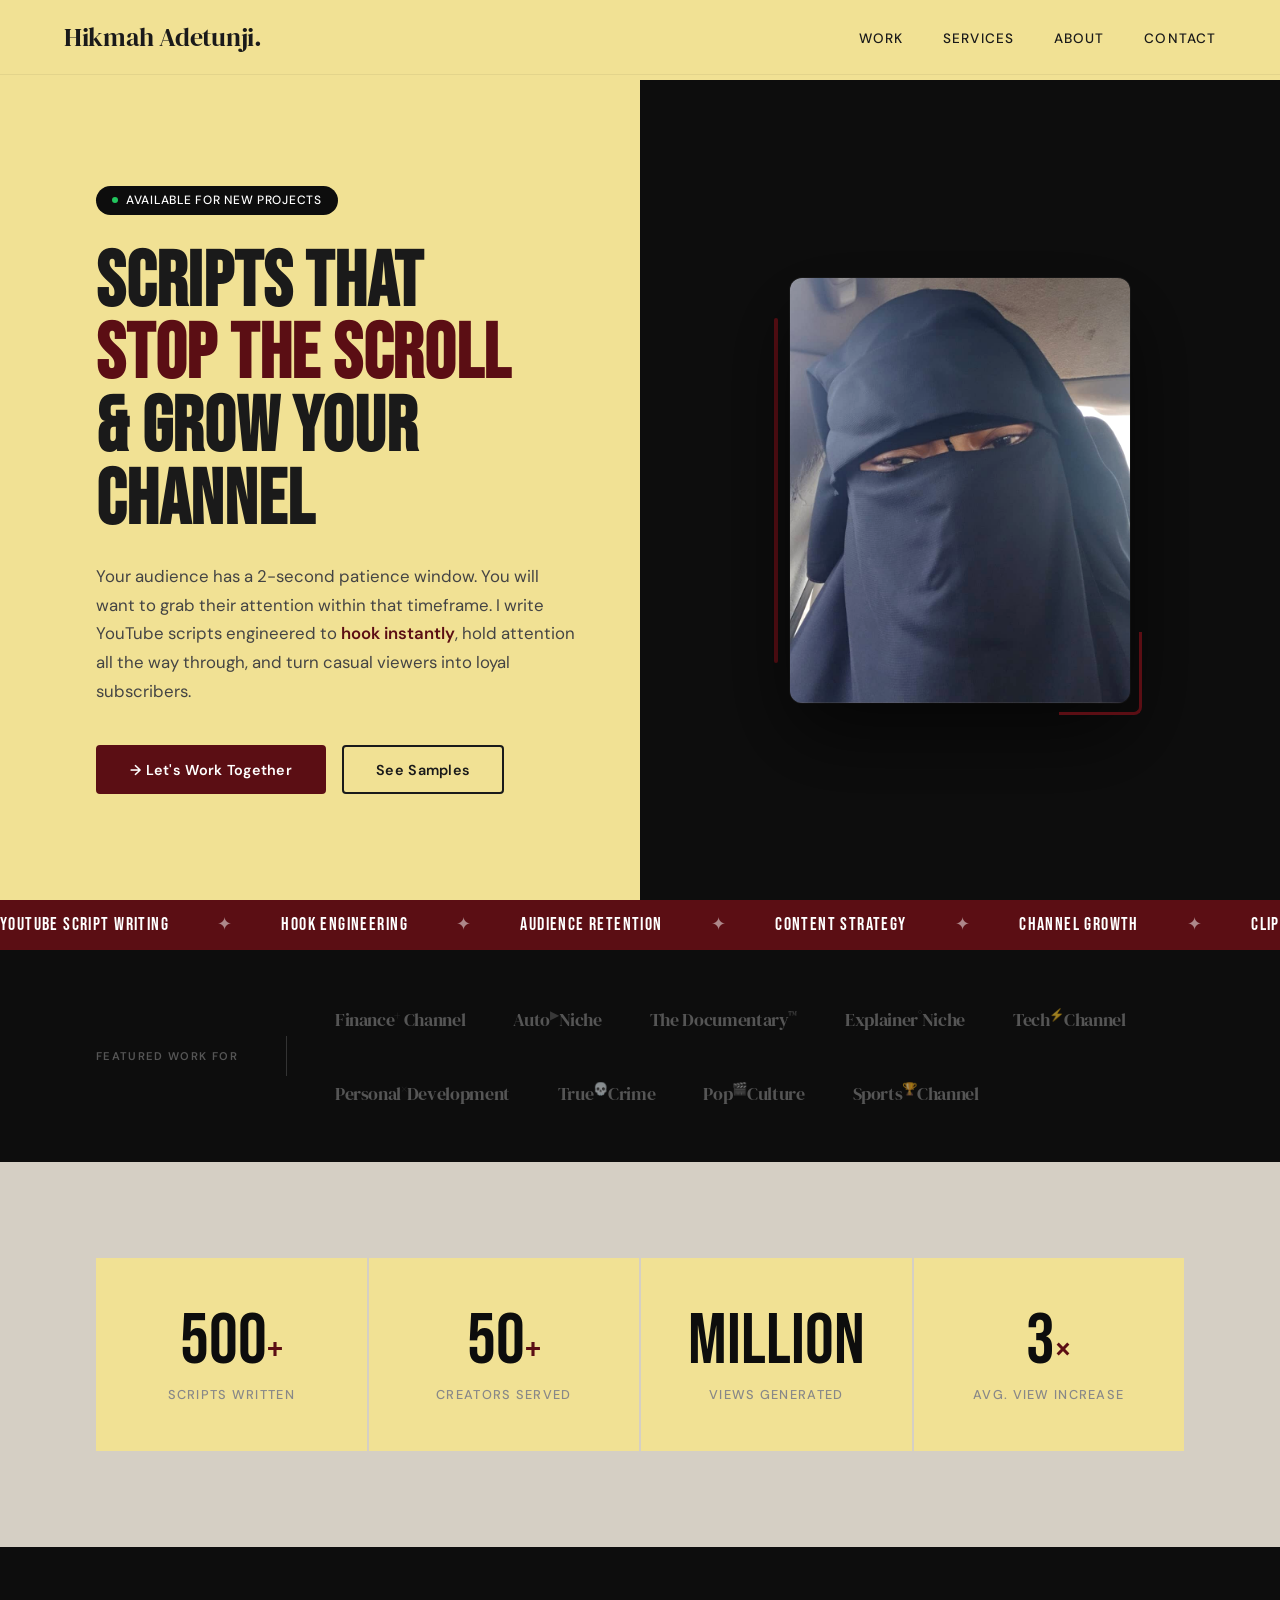
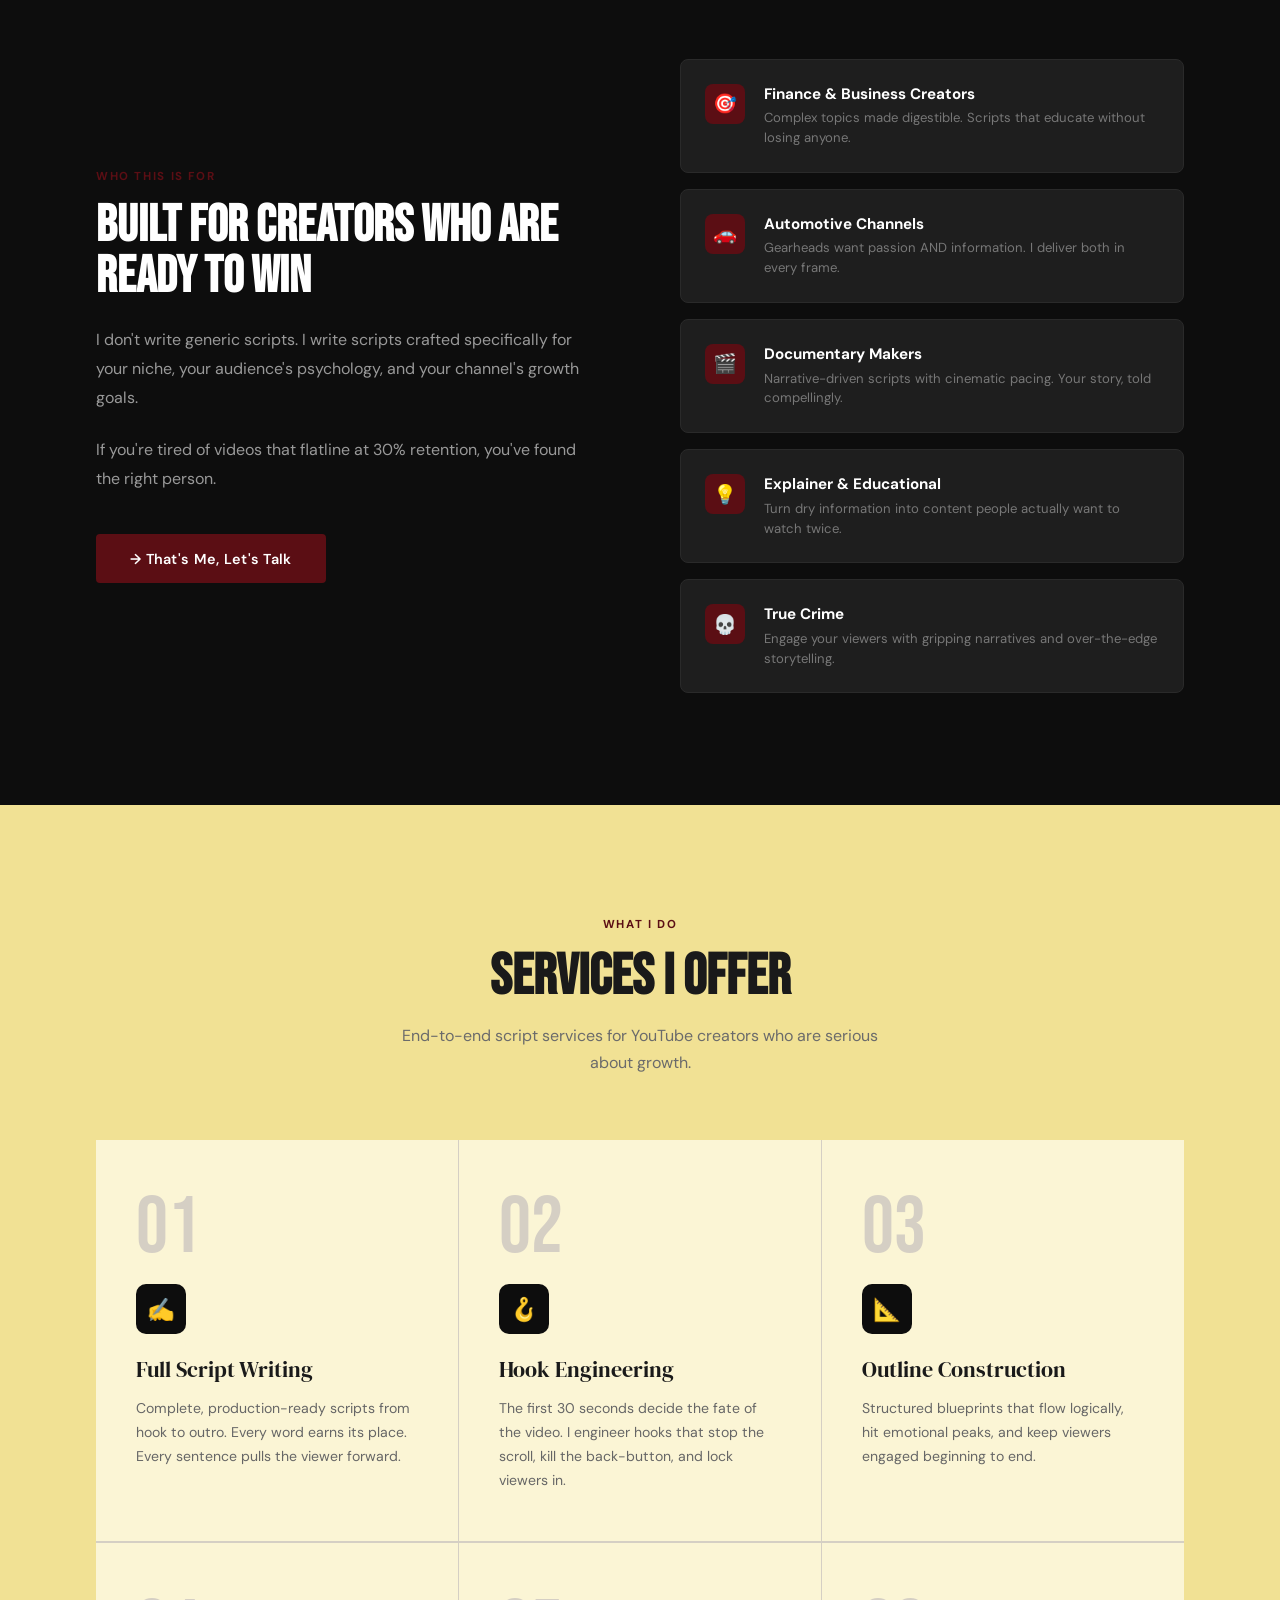
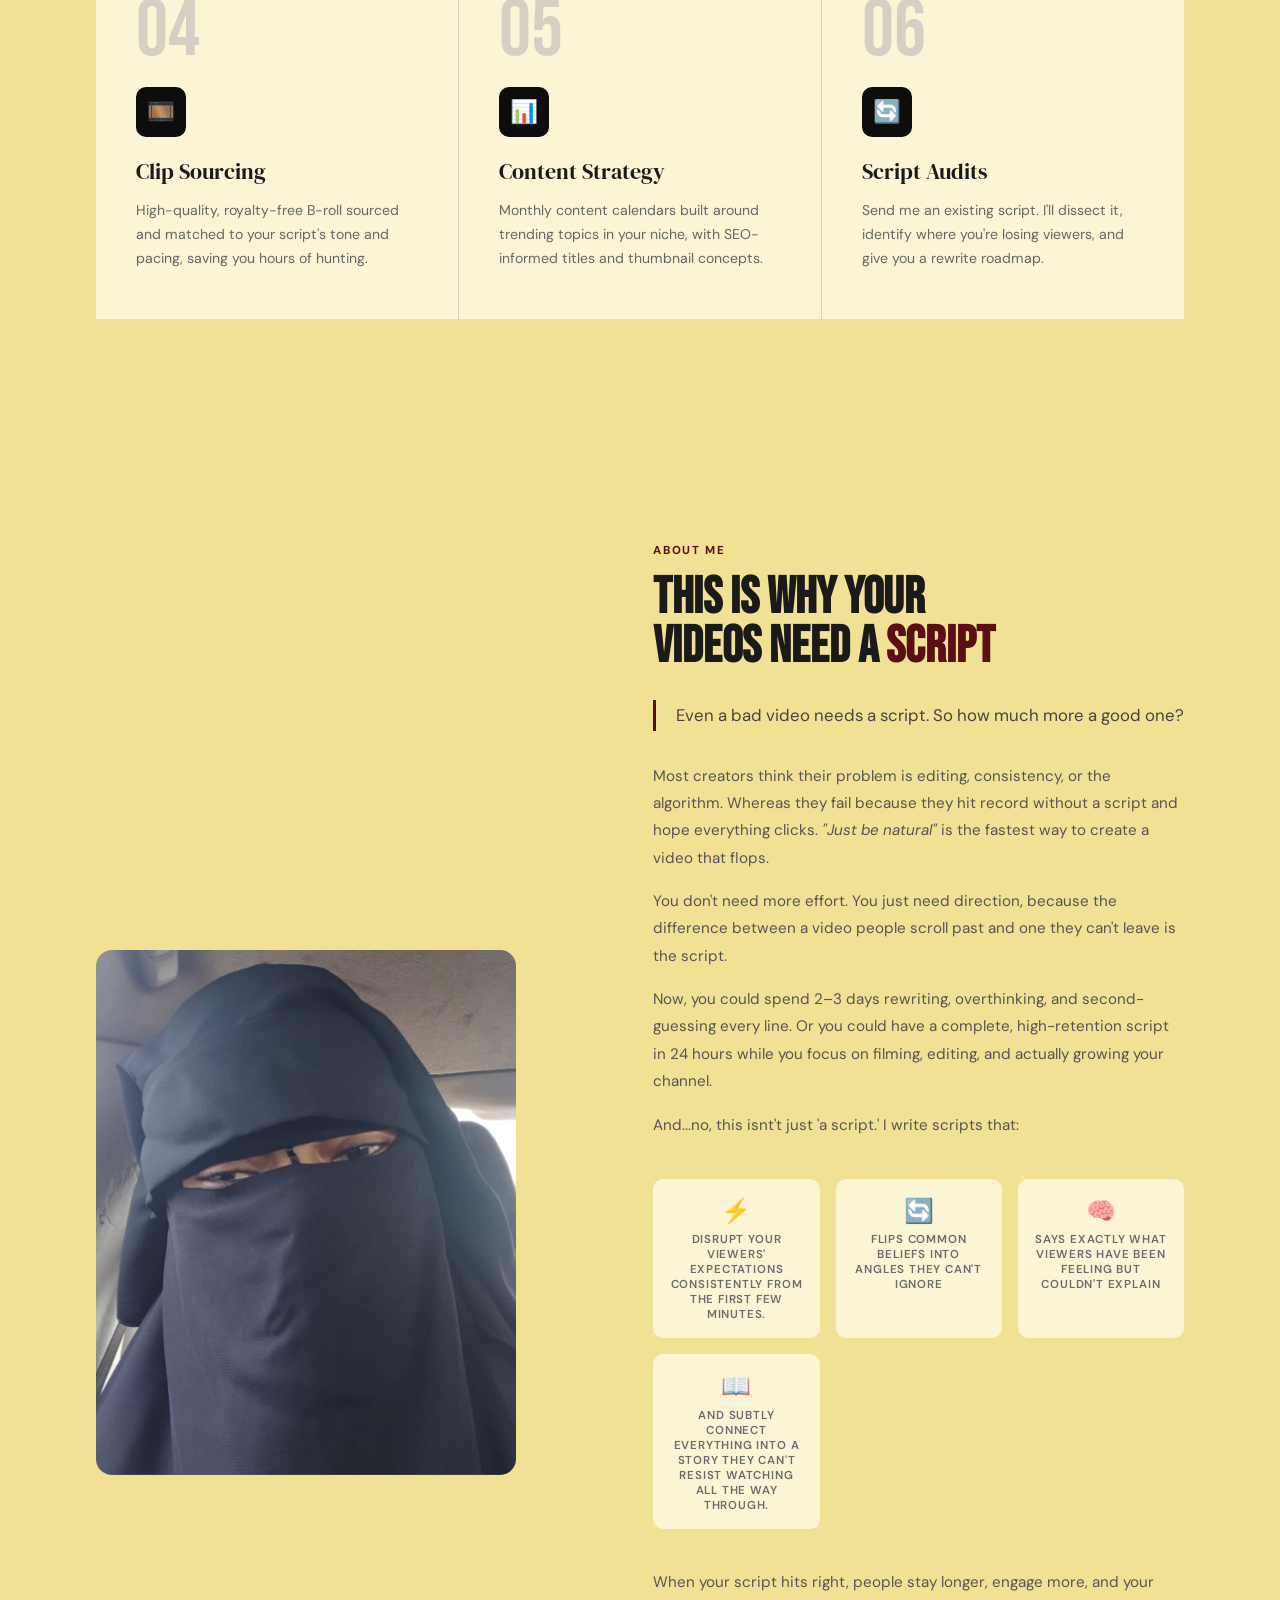
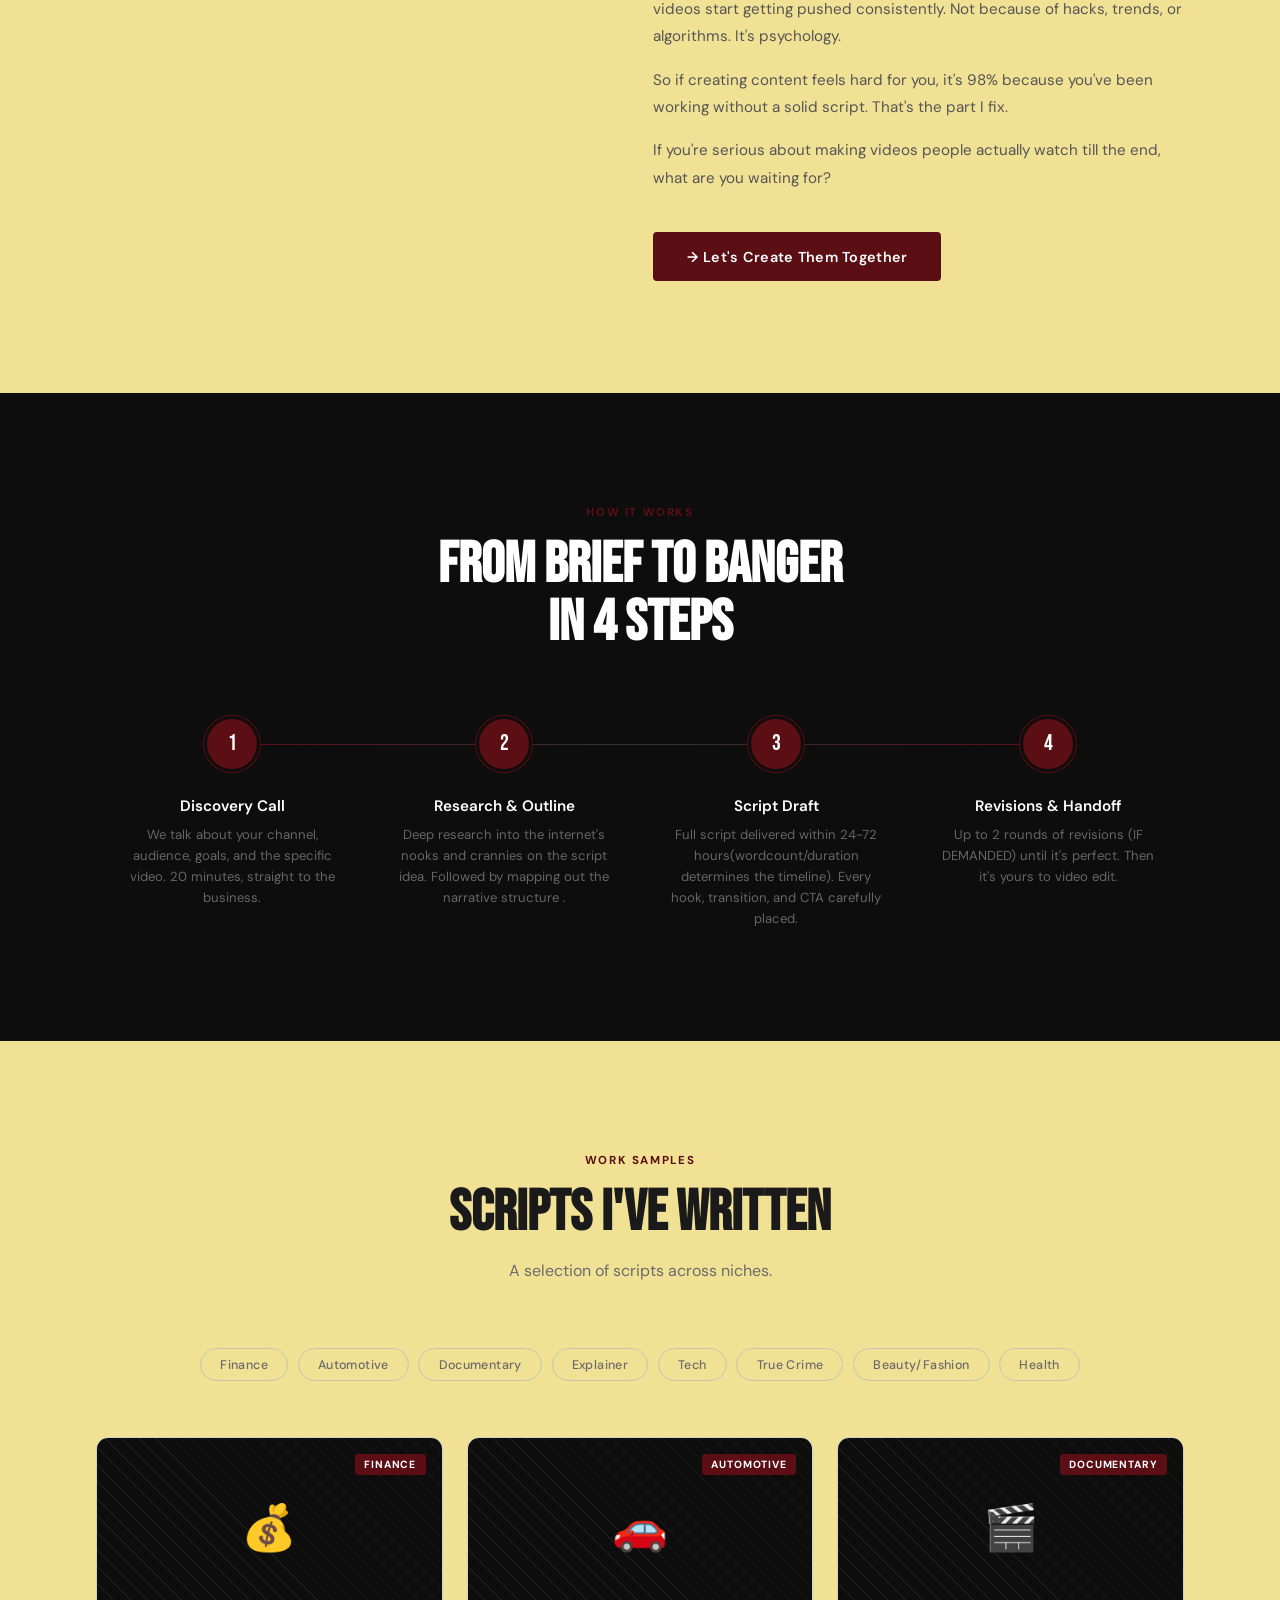
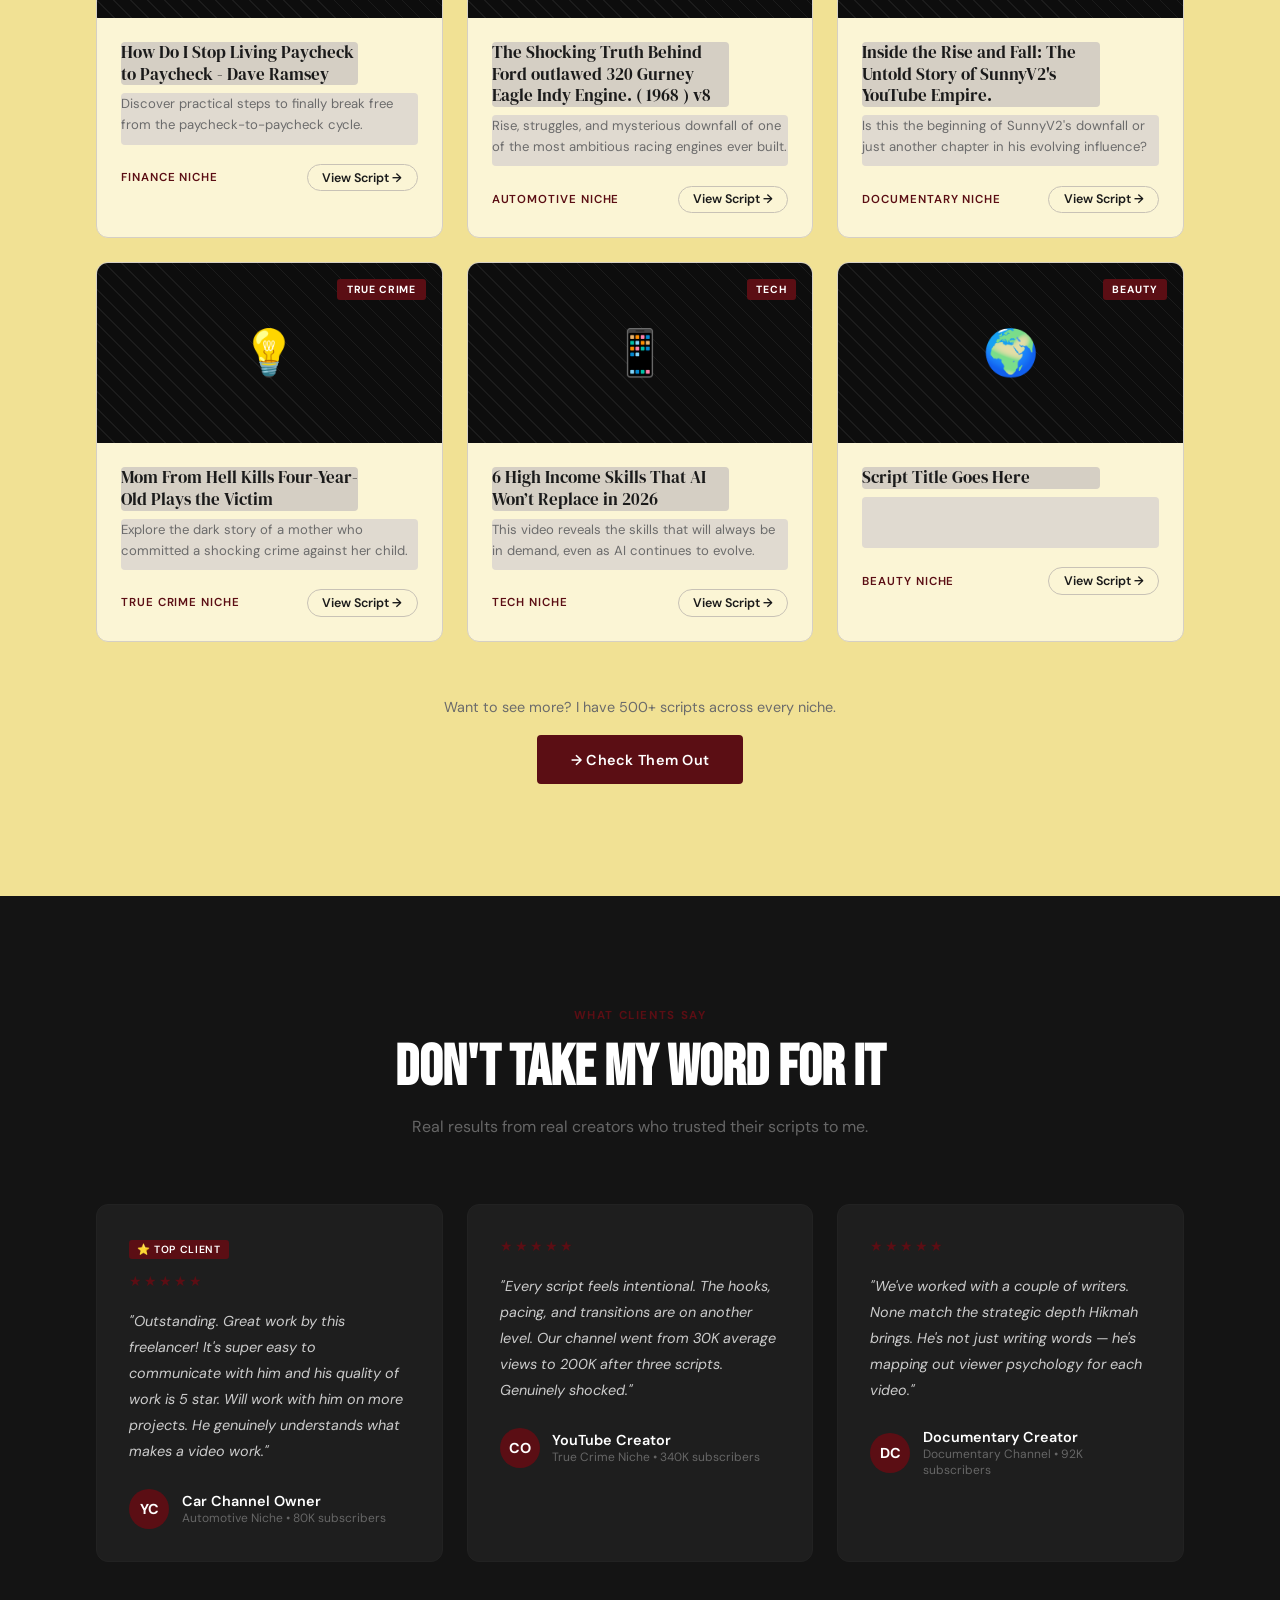
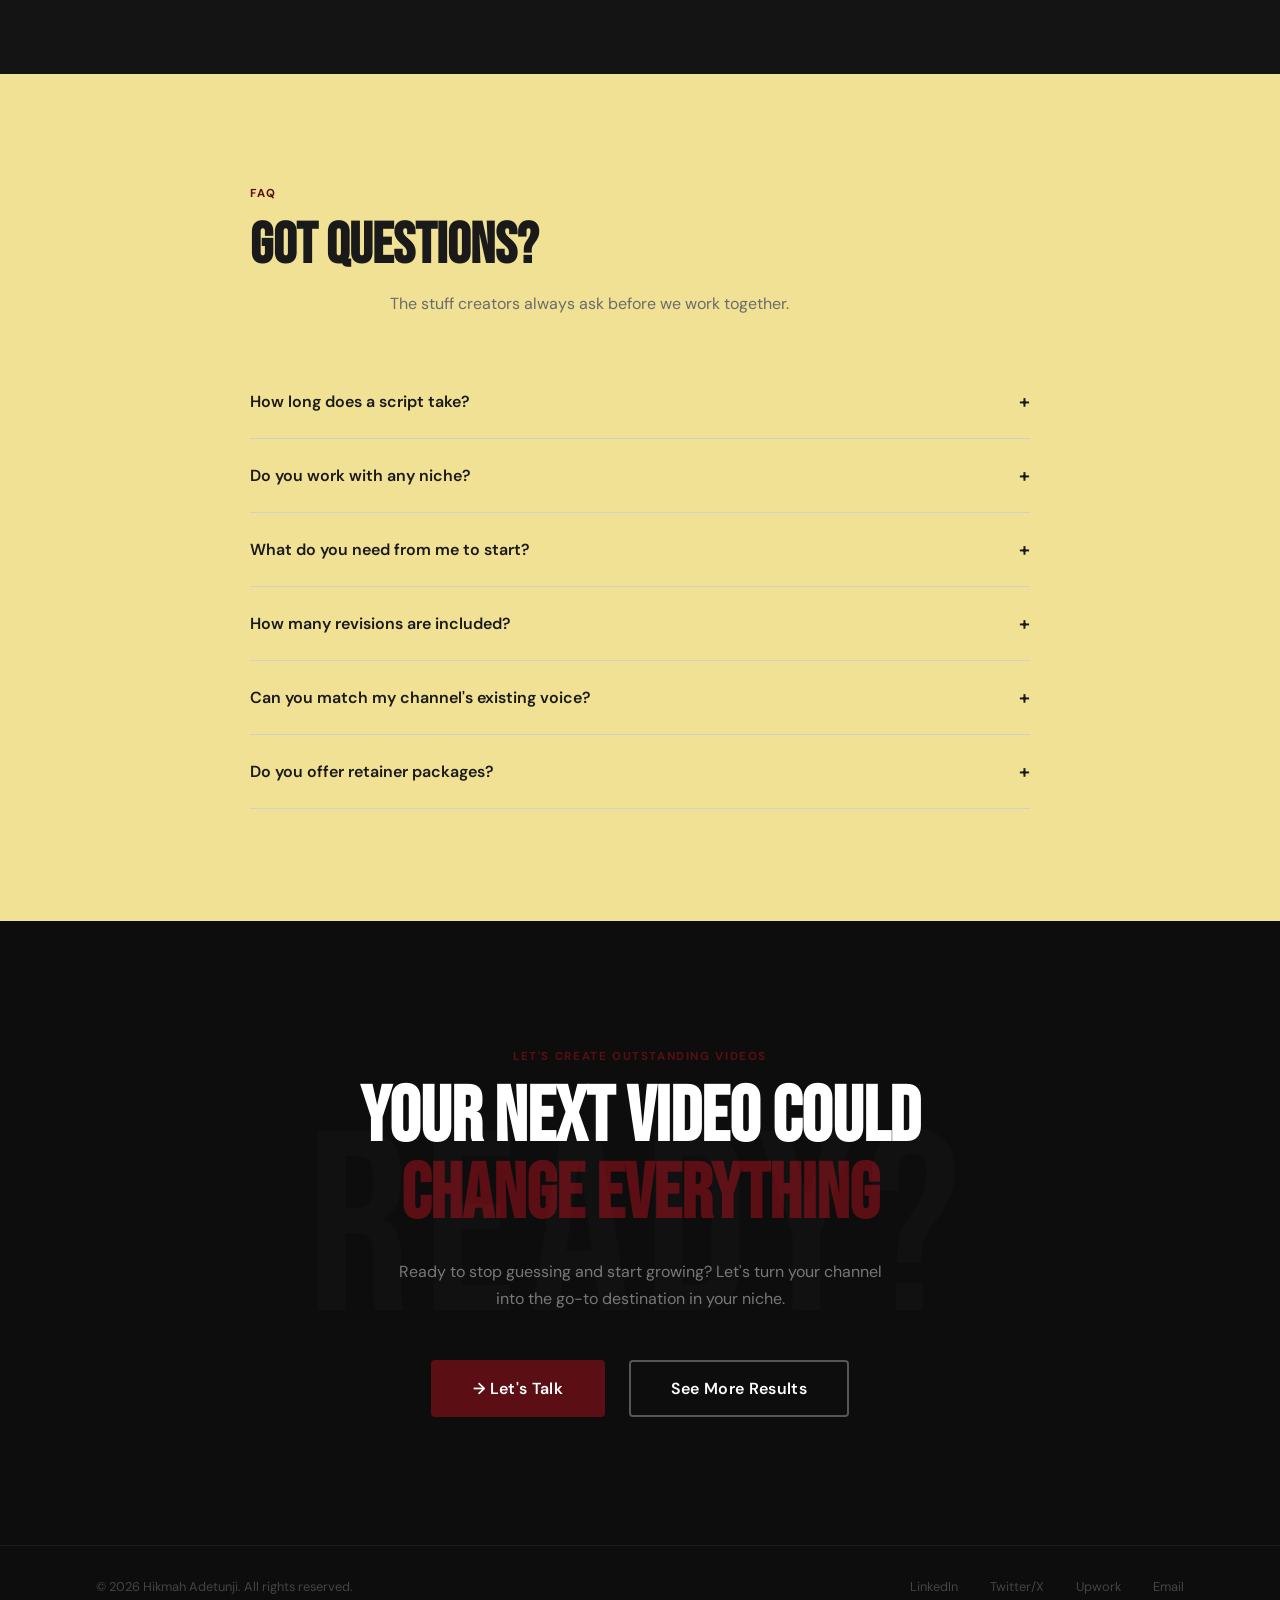
==== commit c9a4d803: "reduce the font-size of the featured logo" ====
--- a/index.html
+++ b/index.html
@@ -201,7 +201,7 @@
       <div class="service-num">02</div>
       <div class="service-icon-bg">🪝</div>
       <div class="service-title">Hook Engineering</div>
-      <p class="service-desc">The first 30 seconds decide everything. I engineer hooks that stop the scroll, kill the back-button, and lock viewers in.</p>
+      <p class="service-desc">The first 30 seconds decide the fate of the video. I engineer hooks that stop the scroll, kill the back-button, and lock viewers in.</p>
     </div>
     <div class="service-card" data-reveal>
       <div class="service-num">03</div>
@@ -282,7 +282,7 @@
       <div class="about-body">
         <p>When your script hits right, people stay longer, engage more, and your videos start getting pushed consistently. Not because of hacks, trends, or algorithms. It's psychology.</p>
         <p>
-      So if creating content feels hard for you, it's 98% because you've been building without a solid script. That's the part I fix. </p>
+      So if creating content feels hard for you, it's 98% because you've been working without a solid script. That's the part I fix. </p>
         <p>If you're serious about making videos people actually watch till the end, what are you waiting for?</p>
       </div>
       <a href="#contact" class="btn-primary" style="display:inline-flex;">→ Let's Create Them Together</a>
@@ -496,7 +496,7 @@
     </div>
     <div class="testimonial-card" data-reveal>
       <div class="stars">★★★★★</div>
-      <p class="testimonial-text">"We've worked with multiple writers. None match the strategic depth Uthmaan brings. He's not just writing words — he's mapping out viewer psychology for each video."</p>
+      <p class="testimonial-text">"We've worked with a couple of writers. None match the strategic depth Hikmah brings. He's not just writing words — he's mapping out viewer psychology for each video."</p>
       <div class="testimonial-author">
         <div class="author-avatar">DC</div>
         <div>
--- a/style.css
+++ b/style.css
@@ -46,11 +46,15 @@
   .nav-links { 
     display: flex; 
     gap: 2.5rem; 
-    list-style: none; }
+    list-style: none; 
+}
   .nav-links a {
-    font-size: 0.85rem; font-weight: 500;
-    text-decoration: none; color: var(--text);
-    text-transform: uppercase; letter-spacing: 0.08em;
+    font-size: 0.85rem; 
+    font-weight: 500;
+    text-decoration: none; 
+    color: var(--text);
+    text-transform: uppercase;
+    letter-spacing: 0.08em;
     transition: color 0.2s;
   }
   .nav-links a:hover { color: var(--orange); }
@@ -1025,6 +1029,9 @@
     .audience, .process, .testimonials, .cta-section { 
     padding: 4rem 2rem; 
 }
+.featured-logo{
+    font-size:12px;
+}
     .about { 
     padding: 4rem 1.5rem; 
     }
@@ -1058,13 +1065,17 @@
 }
     .portfolio-grid { 
     grid-template-columns: 1fr;
-    gap: 1.2rem; }
+    gap: 1.2rem; 
+}
     .portfolio-filter { 
     gap: 0.5rem; 
-    margin-bottom: 2.5rem; }
+    margin-bottom: 2.5rem; 
+}
     .filter-btn { 
     font-size: 0.75rem; 
-    padding: 0.4rem 1rem; }
+    padding: 0.4rem 1rem; 
+}
+
     .portfolio-thumb { 
     height: 160px;
 }
